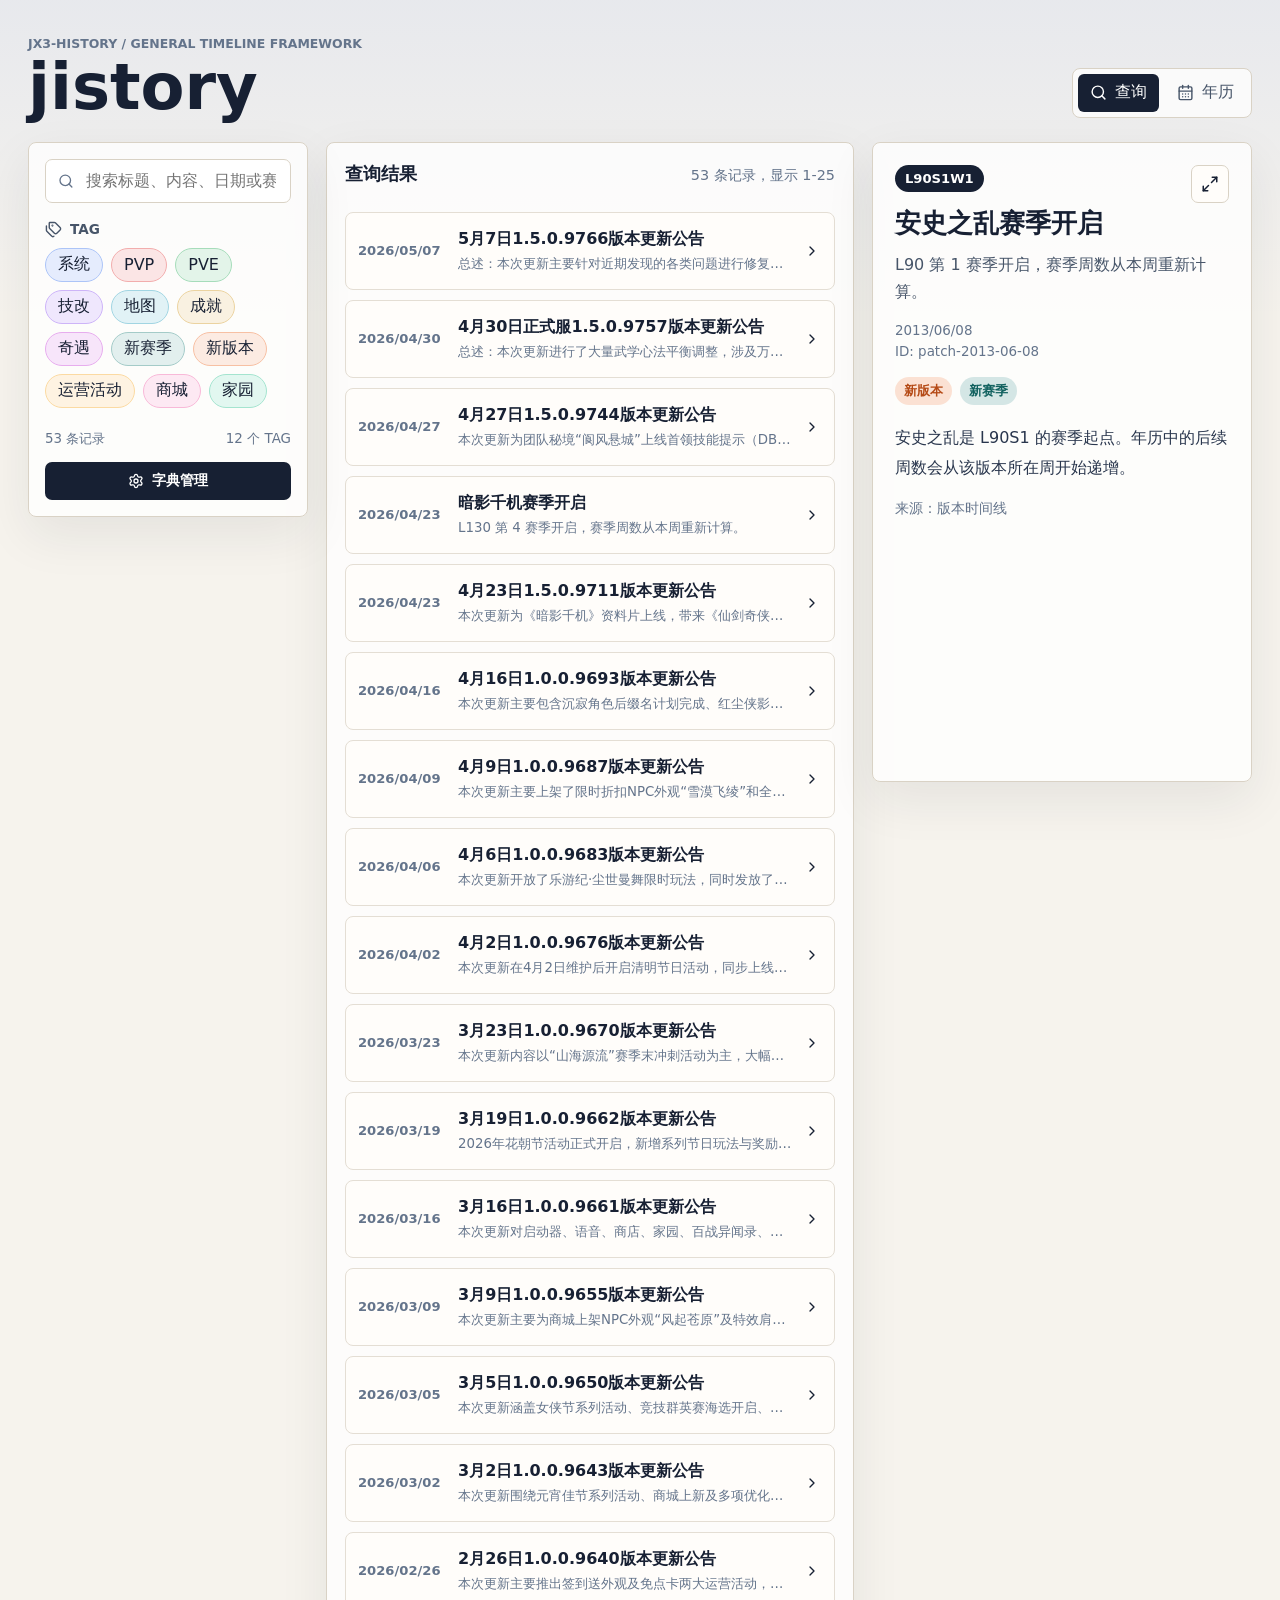
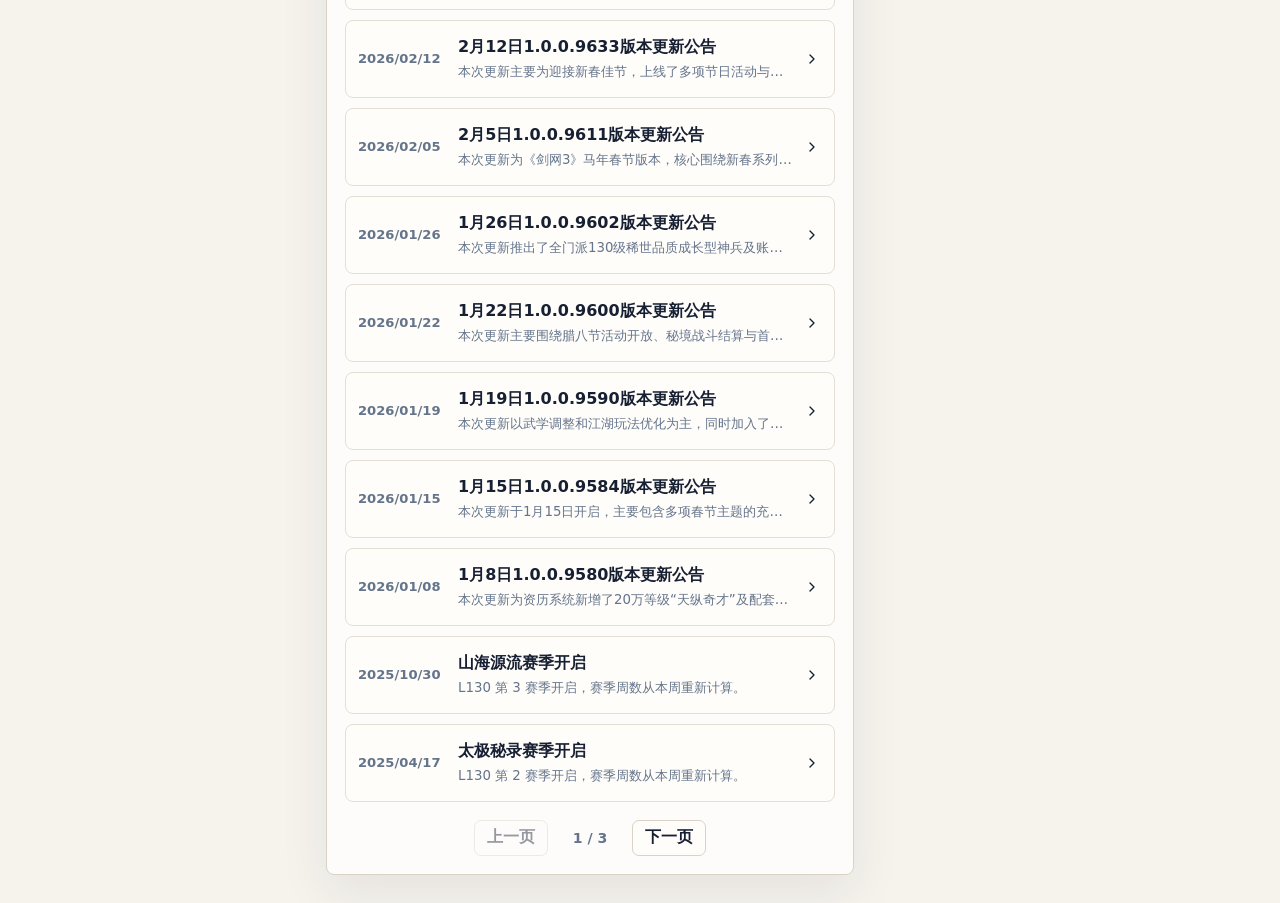
==== index.html @ 1c9f122a "Deploy site" ====
<!DOCTYPE html><html lang="zh-CN"> <head><meta charset="utf-8"><meta name="viewport" content="width=device-width, initial-scale=1"><meta name="description" content="jistory 是一个通用历史记录框架，以剑网3更新编年史作为示例数据。"><title>jistory</title><link rel="stylesheet" href="/_astro/global.Mgbu8Kcx.css"></head> <body> <style>astro-island,astro-slot,astro-static-slot{display:contents}</style><script>(()=>{var e=async t=>{await(await t())()};(self.Astro||(self.Astro={})).load=e;window.dispatchEvent(new Event("astro:load"));})();</script><script>(()=>{var g=Object.defineProperty;var w=(c,s,d)=>s in c?g(c,s,{enumerable:!0,configurable:!0,writable:!0,value:d}):c[s]=d;var l=(c,s,d)=>w(c,typeof s!="symbol"?s+"":s,d);var E=new Set(["__proto__","constructor","prototype"]);{let c={0:t=>y(t),1:t=>d(t),2:t=>new RegExp(t),3:t=>new Date(t),4:t=>new Map(d(t)),5:t=>new Set(d(t)),6:t=>BigInt(t),7:t=>new URL(t),8:t=>new Uint8Array(t),9:t=>new Uint16Array(t),10:t=>new Uint32Array(t),11:t=>Number.POSITIVE_INFINITY*t},s=t=>{let[p,e]=t;return p in c?c[p](e):void 0},d=t=>t.map(s),y=t=>typeof t!="object"||t===null?t:Object.fromEntries(Object.entries(t).map(([p,e])=>[p,s(e)]));class f extends HTMLElement{constructor(){super(...arguments);l(this,"Component");l(this,"hydrator");l(this,"hydrate",async()=>{var b;if(!this.hydrator||!this.isConnected)return;let e=(b=this.parentElement)==null?void 0:b.closest("astro-island[ssr]");if(e){e.addEventListener("astro:hydrate",this.hydrate,{once:!0});return}let n=this.querySelectorAll("astro-slot"),r={},i=this.querySelectorAll("template[data-astro-template]");for(let o of i){let a=o.closest(this.tagName);a!=null&&a.isSameNode(this)&&(r[o.getAttribute("data-astro-template")||"default"]=o.innerHTML,o.remove())}for(let o of n){let a=o.closest(this.tagName);a!=null&&a.isSameNode(this)&&(r[o.getAttribute("name")||"default"]=o.innerHTML)}let u;try{u=this.hasAttribute("props")?y(JSON.parse(this.getAttribute("props"))):{}}catch(o){let a=this.getAttribute("component-url")||"<unknown>",v=this.getAttribute("component-export");throw v&&(a+=` (export ${v})`),console.error(`[hydrate] Error parsing props for component ${a}`,this.getAttribute("props"),o),o}let h;await this.hydrator(this)(this.Component,u,r,{client:this.getAttribute("client")}),this.removeAttribute("ssr"),this.dispatchEvent(new CustomEvent("astro:hydrate"))});l(this,"unmount",()=>{this.isConnected||this.dispatchEvent(new CustomEvent("astro:unmount"))})}disconnectedCallback(){document.removeEventListener("astro:after-swap",this.unmount),document.addEventListener("astro:after-swap",this.unmount,{once:!0})}connectedCallback(){if(!this.hasAttribute("await-children")||document.readyState==="interactive"||document.readyState==="complete")this.childrenConnectedCallback();else{let e=()=>{document.removeEventListener("DOMContentLoaded",e),n.disconnect(),this.childrenConnectedCallback()},n=new MutationObserver(()=>{var r;((r=this.lastChild)==null?void 0:r.nodeType)===Node.COMMENT_NODE&&this.lastChild.nodeValue==="astro:end"&&(this.lastChild.remove(),e())});n.observe(this,{childList:!0}),document.addEventListener("DOMContentLoaded",e)}}async childrenConnectedCallback(){let e=this.getAttribute("before-hydration-url");e&&await import(e),this.start()}getRetryImportUrl(e){let n=new URL(e,document.baseURI),r=`astro-retry=${Date.now()}`,i=n.hash.replace(/^#/,"");return n.hash=i?`${i}&${r}`:r,n.toString()}async importWithRetry(e){try{return await import(e)}catch(n){return await new Promise(r=>setTimeout(r,1e3)),import(this.getRetryImportUrl(e))}}handleHydrationError(e){let n=this.getAttribute("component-url"),r=new CustomEvent("astro:hydration-error",{cancelable:!0,bubbles:!0,composed:!0,detail:{error:e,componentUrl:n}});this.dispatchEvent(r)&&console.error(`[astro-island] Error hydrating ${n}`,e)}async start(){let e=JSON.parse(this.getAttribute("opts")),n=this.getAttribute("client");if(Astro[n]===void 0){window.addEventListener(`astro:${n}`,()=>this.start(),{once:!0});return}try{await Astro[n](async()=>{let r=this.getAttribute("renderer-url");try{let[i,{default:u}]=await Promise.all([this.importWithRetry(this.getAttribute("component-url")),r?this.importWithRetry(r):Promise.resolve({default:()=>()=>{}})]),h=this.getAttribute("component-export")||"default";if(h.includes(".")){this.Component=i;for(let m of h.split(".")){if(E.has(m)||!this.Component||typeof this.Component!="object"&&typeof this.Component!="function"||!Object.hasOwn(this.Component,m))throw new Error(`Invalid component export path: ${h}`);this.Component=this.Component[m]}}else{if(E.has(h))throw new Error(`Invalid component export path: ${h}`);this.Component=i[h]}return this.hydrator=u,this.hydrate}catch(i){return this.handleHydrationError(i),()=>{}}},e,this)}catch(r){this.handleHydrationError(r)}}attributeChangedCallback(){this.hydrate()}}l(f,"observedAttributes",["props"]),customElements.get("astro-island")||customElements.define("astro-island",f)}})();</script><astro-island uid="Q76hF" prefix="r1" component-url="/_astro/JistoryApp.p1kPPvUO.js" component-export="default" renderer-url="/_astro/client.DTojXMD-.js" props="{}" ssr client="load" opts="{&quot;name&quot;:&quot;JistoryApp&quot;,&quot;value&quot;:true}" await-children><main class="app-shell"><section class="masthead"><div><p class="eyebrow">jx3-history / general timeline framework</p><h1>jistory</h1></div><div class="mode-switch" aria-label="视图切换"><button class="active" type="button"><svg xmlns="http://www.w3.org/2000/svg" width="17" height="17" viewBox="0 0 24 24" fill="none" stroke="currentColor" stroke-width="2" stroke-linecap="round" stroke-linejoin="round" class="lucide lucide-search" aria-hidden="true"><path d="m21 21-4.34-4.34"></path><circle cx="11" cy="11" r="8"></circle></svg>查询</button><button class="" type="button"><svg xmlns="http://www.w3.org/2000/svg" width="17" height="17" viewBox="0 0 24 24" fill="none" stroke="currentColor" stroke-width="2" stroke-linecap="round" stroke-linejoin="round" class="lucide lucide-calendar-days" aria-hidden="true"><path d="M8 2v4"></path><path d="M16 2v4"></path><rect width="18" height="18" x="3" y="4" rx="2"></rect><path d="M3 10h18"></path><path d="M8 14h.01"></path><path d="M12 14h.01"></path><path d="M16 14h.01"></path><path d="M8 18h.01"></path><path d="M12 18h.01"></path><path d="M16 18h.01"></path></svg>年历</button></div></section><section class="workspace"><aside class="control-panel"><label class="search-box"><svg xmlns="http://www.w3.org/2000/svg" width="18" height="18" viewBox="0 0 24 24" fill="none" stroke="currentColor" stroke-width="2" stroke-linecap="round" stroke-linejoin="round" class="lucide lucide-search" aria-hidden="true"><path d="m21 21-4.34-4.34"></path><circle cx="11" cy="11" r="8"></circle></svg><input placeholder="搜索标题、内容、日期或赛季码" value=""/></label><div class="filter-block"><div class="block-title"><svg xmlns="http://www.w3.org/2000/svg" width="17" height="17" viewBox="0 0 24 24" fill="none" stroke="currentColor" stroke-width="2" stroke-linecap="round" stroke-linejoin="round" class="lucide lucide-tags" aria-hidden="true"><path d="M13.172 2a2 2 0 0 1 1.414.586l6.71 6.71a2.4 2.4 0 0 1 0 3.408l-4.592 4.592a2.4 2.4 0 0 1-3.408 0l-6.71-6.71A2 2 0 0 1 6 9.172V3a1 1 0 0 1 1-1z"></path><path d="M2 7v6.172a2 2 0 0 0 .586 1.414l6.71 6.71a2.4 2.4 0 0 0 3.191.193"></path><circle cx="10.5" cy="6.5" r=".5" fill="currentColor"></circle></svg>TAG</div><div class="tag-grid"><button class="tag-chip" style="--tag-color:#2563eb" type="button" title="框架、界面、账号、便利性等系统向更新">系统</button><button class="tag-chip" style="--tag-color:#dc2626" type="button" title="阵营、战场、名剑大会等玩家对抗内容">PVP</button><button class="tag-chip" style="--tag-color:#16a34a" type="button" title="秘境、团队副本、首领机制等内容">PVE</button><button class="tag-chip" style="--tag-color:#7c3aed" type="button" title="门派、技能、数值与战斗循环调整">技改</button><button class="tag-chip" style="--tag-color:#0891b2" type="button" title="地图、场景、探索区域与世界内容">地图</button><button class="tag-chip" style="--tag-color:#ca8a04" type="button" title="成就、收集、称号与阶段性目标">成就</button><button class="tag-chip" style="--tag-color:#c026d3" type="button" title="奇遇、隐藏任务与特殊触发内容">奇遇</button><button class="tag-chip" style="--tag-color:#0f766e" type="button" title="资料片、赛季切换与阶段开启等时间锚点">新赛季</button><button class="tag-chip" style="--tag-color:#ea580c" type="button" title="版本名更新、资料片节点与版本阶段入口">新版本</button><button class="tag-chip" style="--tag-color:#f59e0b" type="button" title="限时积分、充消回馈等运营向活动">运营活动</button><button class="tag-chip" style="--tag-color:#ec4899" type="button" title="商城上架商品、礼盒、外观等">商城</button><button class="tag-chip" style="--tag-color:#10b981" type="button" title="家园系统相关优化与更新">家园</button></div></div><div class="stats"><span>53<!-- --> 条记录</span><span>12<!-- --> 个 TAG</span></div><a class="manage-link" href="/manage"><svg xmlns="http://www.w3.org/2000/svg" width="16" height="16" viewBox="0 0 24 24" fill="none" stroke="currentColor" stroke-width="2" stroke-linecap="round" stroke-linejoin="round" class="lucide lucide-settings" aria-hidden="true"><path d="M9.671 4.136a2.34 2.34 0 0 1 4.659 0 2.34 2.34 0 0 0 3.319 1.915 2.34 2.34 0 0 1 2.33 4.033 2.34 2.34 0 0 0 0 3.831 2.34 2.34 0 0 1-2.33 4.033 2.34 2.34 0 0 0-3.319 1.915 2.34 2.34 0 0 1-4.659 0 2.34 2.34 0 0 0-3.32-1.915 2.34 2.34 0 0 1-2.33-4.033 2.34 2.34 0 0 0 0-3.831A2.34 2.34 0 0 1 6.35 6.051a2.34 2.34 0 0 0 3.319-1.915"></path><circle cx="12" cy="12" r="3"></circle></svg>字典管理</a></aside><section class="content-panel"><div class="event-list"><div class="section-heading"><h2>查询结果</h2><p>53<!-- --> 条记录，显示 <!-- -->1<!-- -->-<!-- -->25</p></div><button class="event-row" type="button"><span class="event-date">2026/05/07</span><span class="event-main"><strong>5月7日1.5.0.9766版本更新公告</strong><small>  总述：本次更新主要针对近期发现的各类问题进行修复与补偿，包括发放“扬刀大会·影”排队异常的补偿解忧、调整多个门派心法的武学数值与效果、优化秘境首领战斗界面显示、改良退出战场后的传送规则，并修复了装备品级异常及联动称号显示问题。</small></span><svg xmlns="http://www.w3.org/2000/svg" width="16" height="16" viewBox="0 0 24 24" fill="none" stroke="currentColor" stroke-width="2" stroke-linecap="round" stroke-linejoin="round" class="lucide lucide-chevron-right" aria-hidden="true"><path d="m9 18 6-6-6-6"></path></svg></button><button class="event-row" type="button"><span class="event-date">2026/04/30</span><span class="event-main"><strong>4月30日正式服1.5.0.9757版本更新公告</strong><small>总述：本次更新进行了大量武学心法平衡调整，涉及万花、纯阳、天策、五毒、唐门、明教、丐帮、蓬莱、凌雪阁、衍天、段氏等门派的伤害、效果与奇穴修正。同时修复了团队秘境阆风悬城多个首领战的问题，优化了百战异闻录首领刷新规则、大侠之路与货币系统的操作体验，并对语音聊天室、名片显示、奇境寻宝等玩法进行了修复或改进。</small></span><svg xmlns="http://www.w3.org/2000/svg" width="16" height="16" viewBox="0 0 24 24" fill="none" stroke="currentColor" stroke-width="2" stroke-linecap="round" stroke-linejoin="round" class="lucide lucide-chevron-right" aria-hidden="true"><path d="m9 18 6-6-6-6"></path></svg></button><button class="event-row" type="button"><span class="event-date">2026/04/27</span><span class="event-main"><strong>4月27日1.5.0.9744版本更新公告</strong><small>本次更新为团队秘境“阆风悬城”上线首领技能提示（DBM），优化关卡机关并调整共战江湖生效范围；绝境战场迎来多职业气劲平衡调整；武学方面修复多项问题，明教焚影新增秘籍；唐简传玩法完善可重返场景；大侠之路任务界面优化，语音聊天室新增直播与观战功能；实体货币实现自动转换，修复精炼成就等系统问题，并开启萌新教学团新赛季招募。</small></span><svg xmlns="http://www.w3.org/2000/svg" width="16" height="16" viewBox="0 0 24 24" fill="none" stroke="currentColor" stroke-width="2" stroke-linecap="round" stroke-linejoin="round" class="lucide lucide-chevron-right" aria-hidden="true"><path d="m9 18 6-6-6-6"></path></svg></button><button class="event-row" type="button"><span class="event-date">2026/04/23</span><span class="event-main"><strong>暗影千机赛季开启</strong><small>L130 第 4 赛季开启，赛季周数从本周重新计算。</small></span><svg xmlns="http://www.w3.org/2000/svg" width="16" height="16" viewBox="0 0 24 24" fill="none" stroke="currentColor" stroke-width="2" stroke-linecap="round" stroke-linejoin="round" class="lucide lucide-chevron-right" aria-hidden="true"><path d="m9 18 6-6-6-6"></path></svg></button><button class="event-row" type="button"><span class="event-date">2026/04/23</span><span class="event-main"><strong>4月23日1.5.0.9711版本更新公告</strong><small>本次更新为《暗影千机》资料片上线，带来《仙剑奇侠传三》联动活动“寻守新安”、全新团队秘境“阆风悬城”、竞技玩法“扬刀大会·影”、前传剧情“唐简传·蜀夜初锋”以及门派大橙武补全等内容，同时推出联动外观、天选墨韵等商城新品，并全面升级花萼楼、大侠之路、货币系统与画质表现。</small></span><svg xmlns="http://www.w3.org/2000/svg" width="16" height="16" viewBox="0 0 24 24" fill="none" stroke="currentColor" stroke-width="2" stroke-linecap="round" stroke-linejoin="round" class="lucide lucide-chevron-right" aria-hidden="true"><path d="m9 18 6-6-6-6"></path></svg></button><button class="event-row" type="button"><span class="event-date">2026/04/16</span><span class="event-main"><strong>4月16日1.0.0.9693版本更新公告</strong><small>本次更新主要包含沉寂角色后缀名计划完成、红尘侠影茶饼兑换规则调整、语音输入隐私保护机制新增，以及万宝楼手机端寄售功能上线；同时修复了凌雪阁武学控制与林海绝境心法气劲留存等问题。</small></span><svg xmlns="http://www.w3.org/2000/svg" width="16" height="16" viewBox="0 0 24 24" fill="none" stroke="currentColor" stroke-width="2" stroke-linecap="round" stroke-linejoin="round" class="lucide lucide-chevron-right" aria-hidden="true"><path d="m9 18 6-6-6-6"></path></svg></button><button class="event-row" type="button"><span class="event-date">2026/04/09</span><span class="event-main"><strong>4月9日1.0.0.9687版本更新公告</strong><small>本次更新主要上架了限时折扣NPC外观“雪漠飞绫”和全新脚印特效称号“黏人精”，优化了浪客行消耗品的使用机制，同时修复了阵营攻防战与万花、霸刀、蓬莱门派的部分武学问题。</small></span><svg xmlns="http://www.w3.org/2000/svg" width="16" height="16" viewBox="0 0 24 24" fill="none" stroke="currentColor" stroke-width="2" stroke-linecap="round" stroke-linejoin="round" class="lucide lucide-chevron-right" aria-hidden="true"><path d="m9 18 6-6-6-6"></path></svg></button><button class="event-row" type="button"><span class="event-date">2026/04/06</span><span class="event-main"><strong>4月6日1.0.0.9683版本更新公告</strong><small>本次更新开放了乐游纪·尘世曼舞限时玩法，同时发放了“暗影千机”测试服第一期活动的奖励，并对百战异闻录、清明节日装备、千里伐逐等内容进行了问题修复与描述优化。</small></span><svg xmlns="http://www.w3.org/2000/svg" width="16" height="16" viewBox="0 0 24 24" fill="none" stroke="currentColor" stroke-width="2" stroke-linecap="round" stroke-linejoin="round" class="lucide lucide-chevron-right" aria-hidden="true"><path d="m9 18 6-6-6-6"></path></svg></button><button class="event-row" type="button"><span class="event-date">2026/04/02</span><span class="event-main"><strong>4月2日1.0.0.9676版本更新公告</strong><small>本次更新在4月2日维护后开启清明节日活动，同步上线多款主题外观商品、限时积分回馈及充消福利，并针对此前出现的异常问题进行补偿与修复。</small></span><svg xmlns="http://www.w3.org/2000/svg" width="16" height="16" viewBox="0 0 24 24" fill="none" stroke="currentColor" stroke-width="2" stroke-linecap="round" stroke-linejoin="round" class="lucide lucide-chevron-right" aria-hidden="true"><path d="m9 18 6-6-6-6"></path></svg></button><button class="event-row" type="button"><span class="event-date">2026/03/23</span><span class="event-main"><strong>3月23日1.0.0.9670版本更新公告</strong><small>本次更新内容以“山海源流”赛季末冲刺活动为主，大幅提升战阶、名剑大会、秘境掉落及日常等多项玩法的奖励；同时推出愚人节限时活动，包含彩蛋神兵体验与趣味商品售卖，并针对玩具“锅里横”和七秀冰心诀技能异常进行了调整与修复。</small></span><svg xmlns="http://www.w3.org/2000/svg" width="16" height="16" viewBox="0 0 24 24" fill="none" stroke="currentColor" stroke-width="2" stroke-linecap="round" stroke-linejoin="round" class="lucide lucide-chevron-right" aria-hidden="true"><path d="m9 18 6-6-6-6"></path></svg></button><button class="event-row" type="button"><span class="event-date">2026/03/19</span><span class="event-main"><strong>3月19日1.0.0.9662版本更新公告</strong><small>2026年花朝节活动正式开启，新增系列节日玩法与奖励，同步推出第二届竞技群英赛主题礼盒及武器外观，并对3月16日服务器异常发放补偿，同时修复了北天药宗灵素心法的两项技能问题。</small></span><svg xmlns="http://www.w3.org/2000/svg" width="16" height="16" viewBox="0 0 24 24" fill="none" stroke="currentColor" stroke-width="2" stroke-linecap="round" stroke-linejoin="round" class="lucide lucide-chevron-right" aria-hidden="true"><path d="m9 18 6-6-6-6"></path></svg></button><button class="event-row" type="button"><span class="event-date">2026/03/16</span><span class="event-main"><strong>3月16日1.0.0.9661版本更新公告</strong><small>本次更新对启动器、语音、商店、家园、百战异闻录、幻境云图及武学等系统进行了一系列优化与修复，重新开放语音聊天室并新增设备选择，同时修复了部分招式和拍照功能的问题。</small></span><svg xmlns="http://www.w3.org/2000/svg" width="16" height="16" viewBox="0 0 24 24" fill="none" stroke="currentColor" stroke-width="2" stroke-linecap="round" stroke-linejoin="round" class="lucide lucide-chevron-right" aria-hidden="true"><path d="m9 18 6-6-6-6"></path></svg></button><button class="event-row" type="button"><span class="event-date">2026/03/09</span><span class="event-main"><strong>3月9日1.0.0.9655版本更新公告</strong><small>本次更新主要为商城上架NPC外观“风起苍原”及特效肩饰“凝光蕊”系列，开启限时活动“八荒衡鉴”与萌新教学团新团长招募，并修复了部分秘境与武学问题。</small></span><svg xmlns="http://www.w3.org/2000/svg" width="16" height="16" viewBox="0 0 24 24" fill="none" stroke="currentColor" stroke-width="2" stroke-linecap="round" stroke-linejoin="round" class="lucide lucide-chevron-right" aria-hidden="true"><path d="m9 18 6-6-6-6"></path></svg></button><button class="event-row" type="button"><span class="event-date">2026/03/05</span><span class="event-main"><strong>3月5日1.0.0.9650版本更新公告</strong><small>本次更新涵盖女侠节系列活动、竞技群英赛海选开启、新一轮武学调整、25人会战弓月城难度下调、百态衣柜收纳优化等内容，并同步调整了多处玩法机制与语音聊天室功能。</small></span><svg xmlns="http://www.w3.org/2000/svg" width="16" height="16" viewBox="0 0 24 24" fill="none" stroke="currentColor" stroke-width="2" stroke-linecap="round" stroke-linejoin="round" class="lucide lucide-chevron-right" aria-hidden="true"><path d="m9 18 6-6-6-6"></path></svg></button><button class="event-row" type="button"><span class="event-date">2026/03/02</span><span class="event-main"><strong>3月2日1.0.0.9643版本更新公告</strong><small>本次更新围绕元宵佳节系列活动、商城上新及多项优化展开。元宵活动包含剧情、消消乐、巡游、风筝、闲居、花灯等丰富玩法，奖励挂件、玩具、称号等；商城上架华灯逐月套装、灯夕如故金发、复刻外装沧海间及多款头饰、妆容与家具，并开启积分回馈与充消福利。此外，侠客出行、百态衣柜、家园、百战异闻录及多个门派武学问题得到修复与优化。</small></span><svg xmlns="http://www.w3.org/2000/svg" width="16" height="16" viewBox="0 0 24 24" fill="none" stroke="currentColor" stroke-width="2" stroke-linecap="round" stroke-linejoin="round" class="lucide lucide-chevron-right" aria-hidden="true"><path d="m9 18 6-6-6-6"></path></svg></button><button class="event-row" type="button"><span class="event-date">2026/02/26</span><span class="event-main"><strong>2月26日1.0.0.9640版本更新公告</strong><small>本次更新主要推出签到送外观及免点卡两大运营活动，同步开放衍天宗特殊武器外观拓印，并针对名剑大会休眠机制、侠客出行掉落、幻境云图及部分门派武学进行了调整与修复。</small></span><svg xmlns="http://www.w3.org/2000/svg" width="16" height="16" viewBox="0 0 24 24" fill="none" stroke="currentColor" stroke-width="2" stroke-linecap="round" stroke-linejoin="round" class="lucide lucide-chevron-right" aria-hidden="true"><path d="m9 18 6-6-6-6"></path></svg></button><button class="event-row" type="button"><span class="event-date">2026/02/12</span><span class="event-main"><strong>2月12日1.0.0.9633版本更新公告</strong><small>本次更新主要为迎接新春佳节，上线了多项节日活动与限时优惠，包含年夜盛宴、发型特惠、充返点卡等运营活动，并同步推出NPC外观和特效称号新品。同时，针对春节假期调整了阵营、名剑大会、绝境战场等对战玩法的规则与奖励，优化了稀世神兵进度保留机制，并对七秀云裳心经心法进行了技能平衡性调整。</small></span><svg xmlns="http://www.w3.org/2000/svg" width="16" height="16" viewBox="0 0 24 24" fill="none" stroke="currentColor" stroke-width="2" stroke-linecap="round" stroke-linejoin="round" class="lucide lucide-chevron-right" aria-hidden="true"><path d="m9 18 6-6-6-6"></path></svg></button><button class="event-row" type="button"><span class="event-date">2026/02/05</span><span class="event-main"><strong>2月5日1.0.0.9611版本更新公告</strong><small>本次更新为《剑网3》马年春节版本，核心围绕新春系列活动与限定外观展开。更新内容包括持续至3月5日的签到送奇趣坐骑、消费回馈及春节福袋等运营活动，并在商城上架赵云主题礼盒、骏马礼盒、贺岁红发等大批限定商品。同时，游戏内开放了马年春节系列节日活动与乱武模式，并对部分秘境首领难度、武学技能问题及系统功能进行了优化调整。</small></span><svg xmlns="http://www.w3.org/2000/svg" width="16" height="16" viewBox="0 0 24 24" fill="none" stroke="currentColor" stroke-width="2" stroke-linecap="round" stroke-linejoin="round" class="lucide lucide-chevron-right" aria-hidden="true"><path d="m9 18 6-6-6-6"></path></svg></button><button class="event-row" type="button"><span class="event-date">2026/01/26</span><span class="event-main"><strong>1月26日1.0.0.9602版本更新公告</strong><small>本次更新推出了全门派130级稀世品质成长型神兵及账号进度共享机制，升级了同账号角色日常奖励共享、储物箱扩容与赛季结算规则，同时对多个门派武学和绝境战场进行平衡调整，并开启新一期萌新教学团招募。</small></span><svg xmlns="http://www.w3.org/2000/svg" width="16" height="16" viewBox="0 0 24 24" fill="none" stroke="currentColor" stroke-width="2" stroke-linecap="round" stroke-linejoin="round" class="lucide lucide-chevron-right" aria-hidden="true"><path d="m9 18 6-6-6-6"></path></svg></button><button class="event-row" type="button"><span class="event-date">2026/01/22</span><span class="event-main"><strong>1月22日1.0.0.9600版本更新公告</strong><small>本次更新主要围绕腊八节活动开放、秘境战斗结算与首领技能监控优化、北天药宗和万灵山庄等武学问题修复，以及林海绝境新增宝藏玩法和家园摆摊规范等内容，多数更新在1月22日起生效。</small></span><svg xmlns="http://www.w3.org/2000/svg" width="16" height="16" viewBox="0 0 24 24" fill="none" stroke="currentColor" stroke-width="2" stroke-linecap="round" stroke-linejoin="round" class="lucide lucide-chevron-right" aria-hidden="true"><path d="m9 18 6-6-6-6"></path></svg></button><button class="event-row" type="button"><span class="event-date">2026/01/19</span><span class="event-main"><strong>1月19日1.0.0.9590版本更新公告</strong><small>本次更新以武学调整和江湖玩法优化为主，同时加入了衍天宗特殊武器、校服重制、战场规则重塑及阵营攻防机制改动，并新增秘境名片结算、发型筛选、奇遇乐器升级等多项便利性与表现力改进。</small></span><svg xmlns="http://www.w3.org/2000/svg" width="16" height="16" viewBox="0 0 24 24" fill="none" stroke="currentColor" stroke-width="2" stroke-linecap="round" stroke-linejoin="round" class="lucide lucide-chevron-right" aria-hidden="true"><path d="m9 18 6-6-6-6"></path></svg></button><button class="event-row" type="button"><span class="event-date">2026/01/15</span><span class="event-main"><strong>1月15日1.0.0.9584版本更新公告</strong><small>本次更新于1月15日开启，主要包含多项春节主题的充值回馈及积分活动，同时上架了两套全新外观礼盒，并推出了一个幻境云图的新定制场景。此外，还对名剑大会、武学、家园等系统进行了若干优化与问题修复。</small></span><svg xmlns="http://www.w3.org/2000/svg" width="16" height="16" viewBox="0 0 24 24" fill="none" stroke="currentColor" stroke-width="2" stroke-linecap="round" stroke-linejoin="round" class="lucide lucide-chevron-right" aria-hidden="true"><path d="m9 18 6-6-6-6"></path></svg></button><button class="event-row" type="button"><span class="event-date">2026/01/08</span><span class="event-main"><strong>1月8日1.0.0.9580版本更新公告</strong><small>本次更新为资历系统新增了20万等级“天纵奇才”及配套奇遇、挂件、称号等奖励，恢复了推栏APP与游戏好友的离线聊天功能，并对多个门派进行了武学优化与修复，同时解决了秘境、阵营、家园、界面等模块中的一系列功能异常。</small></span><svg xmlns="http://www.w3.org/2000/svg" width="16" height="16" viewBox="0 0 24 24" fill="none" stroke="currentColor" stroke-width="2" stroke-linecap="round" stroke-linejoin="round" class="lucide lucide-chevron-right" aria-hidden="true"><path d="m9 18 6-6-6-6"></path></svg></button><button class="event-row" type="button"><span class="event-date">2025/10/30</span><span class="event-main"><strong>山海源流赛季开启</strong><small>L130 第 3 赛季开启，赛季周数从本周重新计算。</small></span><svg xmlns="http://www.w3.org/2000/svg" width="16" height="16" viewBox="0 0 24 24" fill="none" stroke="currentColor" stroke-width="2" stroke-linecap="round" stroke-linejoin="round" class="lucide lucide-chevron-right" aria-hidden="true"><path d="m9 18 6-6-6-6"></path></svg></button><button class="event-row" type="button"><span class="event-date">2025/04/17</span><span class="event-main"><strong>太极秘录赛季开启</strong><small>L130 第 2 赛季开启，赛季周数从本周重新计算。</small></span><svg xmlns="http://www.w3.org/2000/svg" width="16" height="16" viewBox="0 0 24 24" fill="none" stroke="currentColor" stroke-width="2" stroke-linecap="round" stroke-linejoin="round" class="lucide lucide-chevron-right" aria-hidden="true"><path d="m9 18 6-6-6-6"></path></svg></button><div class="pagination" aria-label="查询结果分页"><button type="button" disabled="">上一页</button><span>1<!-- --> / <!-- -->3</span><button type="button">下一页</button></div></div></section><aside class="detail-panel"><div class="detail-topbar"><div class="detail-kicker">L90S1W1</div><button class="detail-close" type="button" aria-label="展开详情" title="展开详情"><svg xmlns="http://www.w3.org/2000/svg" width="18" height="18" viewBox="0 0 24 24" fill="none" stroke="currentColor" stroke-width="2" stroke-linecap="round" stroke-linejoin="round" class="lucide lucide-maximize2 lucide-maximize-2" aria-hidden="true"><path d="M15 3h6v6"></path><path d="m21 3-7 7"></path><path d="m3 21 7-7"></path><path d="M9 21H3v-6"></path></svg></button></div><h2>安史之乱赛季开启</h2><p class="detail-summary">L90 第 1 赛季开启，赛季周数从本周重新计算。</p><div class="detail-meta"><span>2013/06/08</span><span>ID: <!-- -->patch-2013-06-08</span></div><div class="detail-tags"><span style="--tag-color:#ea580c">新版本</span><span style="--tag-color:#0f766e">新赛季</span></div><p class="detail-content">安史之乱是 L90S1 的赛季起点。年历中的后续周数会从该版本所在周开始递增。</p><div class="source"><span>来源：<!-- -->版本时间线</span></div></aside></section></main><!--astro:end--></astro-island> </body></html>
---- _astro/global.Mgbu8Kcx.css ----
:root{color-scheme:light;font-family:Inter,ui-sans-serif,system-ui,-apple-system,BlinkMacSystemFont,Segoe UI,sans-serif;background:#f6f3ed;color:#172033}*{box-sizing:border-box}body{margin:0;min-width:320px;background:linear-gradient(180deg,rgba(37,99,235,.07),transparent 320px),#f6f3ed}button,input{font:inherit}button{cursor:pointer}.app-shell{width:min(1440px,100%);min-height:100vh;margin:0 auto;padding:28px}.masthead{display:flex;align-items:end;justify-content:space-between;gap:24px;padding:8px 0 24px}.eyebrow{margin:0 0 6px;color:#64748b;font-size:.78rem;font-weight:700;letter-spacing:0;text-transform:uppercase}h1,h2,p{margin-top:0}h1{margin-bottom:0;font-size:clamp(2.4rem,5vw,4.8rem);line-height:.95}.mode-switch{display:flex;gap:6px;padding:5px;border:1px solid #d9d2c5;border-radius:8px;background:#ffffffbf}.mode-switch button,.year-button{display:inline-flex;align-items:center;gap:8px;min-height:38px;border:0;border-radius:6px;padding:0 12px;background:transparent;color:#475569}.mode-switch button.active,.year-button.active{background:#172033;color:#fff}.workspace{display:grid;grid-template-columns:280px minmax(420px,1fr) 380px;gap:18px;align-items:start}.workspace.detail-expanded{grid-template-columns:280px minmax(0,1fr)}.workspace.detail-expanded .content-panel{display:none}.control-panel,.content-panel,.detail-panel{border:1px solid #d9d2c5;border-radius:8px;background:#ffffffc7;box-shadow:0 18px 50px #17203314}.control-panel{position:sticky;display:flex;flex-direction:column;top:18px;padding:16px}.search-box{display:flex;align-items:center;gap:10px;min-height:44px;border:1px solid #d9d2c5;border-radius:7px;padding:0 12px;background:#fff;color:#64748b}.search-box input{width:100%;min-width:0;border:0;outline:0;color:#172033}.filter-block{margin-top:18px}.block-title{display:flex;align-items:center;gap:8px;margin-bottom:10px;color:#475569;font-size:.85rem;font-weight:800}.tag-grid,.year-row{display:flex;flex-wrap:wrap;gap:8px}.tag-chip{min-height:34px;border:1px solid color-mix(in srgb,var(--tag-color),#ffffff 62%);border-radius:999px;padding:0 12px;background:color-mix(in srgb,var(--tag-color),#ffffff 88%);color:#172033}.tag-chip.active{background:var(--tag-color);color:#fff}.stats{display:flex;justify-content:space-between;gap:8px;margin-top:22px;color:#64748b;font-size:.84rem}.manage-link,.back-link{display:inline-flex;align-items:center;justify-content:center;gap:8px;min-height:38px;border-radius:7px;background:#172033;color:#fff;font-size:.9rem;font-weight:800;text-decoration:none}.manage-link{margin-top:14px}.back-link{width:fit-content;padding:0 12px}.alias-hint{margin-top:16px;border-top:1px solid #e4ded4;padding-top:14px}.alias-hint span{display:block;margin-bottom:8px;color:#64748b;font-size:.82rem;font-weight:800}.alias-hint div{display:flex;flex-wrap:wrap;gap:7px}.alias-hint b{border-radius:999px;padding:4px 8px;background:#eef2ff;color:#3730a3;font-size:.76rem}.content-panel{min-height:640px;padding:18px}.section-heading{display:flex;align-items:baseline;justify-content:space-between;gap:16px;margin-bottom:16px}.section-heading h2{margin-bottom:0;font-size:1.15rem}.section-heading p{margin-bottom:0;color:#64748b;font-size:.9rem}.event-list{display:grid;gap:10px}.event-row{display:grid;grid-template-columns:88px 1fr 18px;align-items:center;gap:12px;width:100%;min-height:78px;border:1px solid #e4ded4;border-radius:8px;padding:12px;background:#fffdfa;color:#172033;text-align:left}.event-row.active{border-color:#2563eb;box-shadow:inset 3px 0 #2563eb}.event-date{color:#64748b;font-size:.82rem;font-weight:700}.event-main{min-width:0}.event-main strong,.event-main small{display:block}.event-main small{margin-top:5px;overflow:hidden;color:#64748b;text-overflow:ellipsis;white-space:nowrap}.pagination{display:flex;align-items:center;justify-content:center;gap:10px;padding-top:8px}.pagination button{min-height:36px;border:1px solid #d9d2c5;border-radius:7px;padding:0 12px;background:#fffdfa;color:#172033;font-weight:800}.pagination button:disabled{cursor:default;opacity:.45}.pagination span{min-width:64px;color:#64748b;font-size:.88rem;font-weight:800;text-align:center}.week-grid{display:grid;grid-template-columns:repeat(8,minmax(0,1fr));gap:8px}.week-cell{position:relative;display:grid;gap:4px;min-height:78px;border:1px solid #e4ded4;border-radius:7px;padding:10px;background:#f4efe7;color:#94a3b8;text-align:left}.week-cell.has-events{background:#fffdfa;color:#172033}.week-cell.active{border-color:#2563eb;box-shadow:inset 0 0 0 2px #2563eb}.week-cell:disabled{cursor:default}.week-cell span{font-weight:800}.week-cell small{font-size:.72rem}.week-cell b{position:absolute;right:8px;bottom:7px;display:grid;width:24px;height:24px;place-items:center;border-radius:999px;background:#2563eb;color:#fff;font-size:.78rem}.detail-panel{position:sticky;top:18px;min-height:640px;padding:22px}.detail-panel.expanded{grid-column:2;width:100%}.detail-topbar{display:flex;align-items:start;justify-content:space-between;gap:16px}.detail-close{display:grid;width:38px;height:38px;flex:0 0 auto;place-items:center;border:1px solid #d9d2c5;border-radius:7px;background:#fffdfa;color:#172033}.detail-kicker{display:inline-flex;margin-bottom:14px;border-radius:999px;padding:6px 10px;background:#172033;color:#fff;font-size:.82rem;font-weight:800}.detail-panel h2{margin-bottom:10px;font-size:1.6rem}.detail-summary{color:#475569;font-size:1rem;line-height:1.7}.detail-meta{display:grid;gap:6px;margin:18px 0;color:#64748b;font-size:.84rem}.detail-tags{display:flex;flex-wrap:wrap;gap:8px;margin-bottom:18px}.detail-tags span{border-radius:999px;padding:5px 9px;background:color-mix(in srgb,var(--tag-color),#ffffff 82%);color:color-mix(in srgb,var(--tag-color),#172033 25%);font-size:.82rem;font-weight:800}.detail-content{color:#29364d;line-height:1.85;white-space:pre-line}.search-highlight{border-radius:3px;padding:0 2px;background:#fde68a;color:inherit}.week-detail-panel h2{font-size:1.35rem}.week-event-list{display:grid;gap:10px;margin-top:18px}.week-event-card{display:grid;gap:6px;width:100%;border:1px solid #e4ded4;border-radius:8px;padding:12px;background:#fffdfa;color:#172033;text-align:left}.week-event-card:hover{border-color:#2563eb}.week-event-card span{color:#64748b;font-size:.78rem;font-weight:800}.week-event-card strong{font-size:.98rem}.week-event-card small{color:#64748b;line-height:1.5}.week-event-card div{display:flex;flex-wrap:wrap;gap:6px;margin-top:4px}.week-event-card b{border-radius:999px;padding:4px 8px;background:color-mix(in srgb,var(--tag-color),#ffffff 82%);color:color-mix(in srgb,var(--tag-color),#172033 25%);font-size:.75rem}.relations{display:grid;gap:8px;margin-top:20px;border-top:1px solid #e4ded4;padding-top:16px;color:#475569;font-size:.88rem}.relation-link{display:grid;grid-template-columns:auto 1fr auto;align-items:center;gap:8px;min-height:40px;border:1px solid #e4ded4;border-radius:7px;padding:8px 10px;background:#fffdfa;color:#172033;text-align:left}.relation-link:disabled{cursor:default;opacity:.55}.relation-link span{color:#64748b;font-size:.78rem;font-weight:800}.relation-link strong{overflow:hidden;text-overflow:ellipsis;white-space:nowrap}.source{display:grid;gap:10px;margin-top:18px;color:#64748b;font-size:.86rem}.source a{display:inline-flex;align-items:center;justify-content:center;gap:7px;width:fit-content;min-height:34px;border-radius:7px;padding:0 10px;background:#172033;color:#fff;text-decoration:none}.empty-state{display:grid;min-height:220px;place-items:center;color:#64748b}.manager-shell{width:min(1280px,100%);min-height:100vh;margin:0 auto;padding:28px}.manager-header{display:grid;gap:20px;padding:8px 0 22px}.manager-toolbar,.dictionary-panel{border:1px solid #d9d2c5;border-radius:8px;background:#ffffffc7;box-shadow:0 18px 50px #17203314}.manager-toolbar{display:flex;align-items:center;justify-content:space-between;gap:16px;margin-bottom:16px;padding:12px}.manager-toolbar>span{color:#64748b;font-size:.9rem}.dictionary-panel{padding:16px}.dictionary-actions{display:flex;flex-wrap:wrap;gap:8px;margin-bottom:14px}.dictionary-actions button{display:inline-flex;align-items:center;gap:7px;min-height:36px;border:1px solid #d9d2c5;border-radius:7px;padding:0 11px;background:#fffdfa;color:#172033;font-weight:800}.tag-editor-list,.alias-editor-list{display:grid;gap:10px}.tag-editor-row,.alias-editor-row{display:grid;align-items:end;gap:10px;border:1px solid #e4ded4;border-radius:8px;padding:12px;background:#fffdfa}.tag-editor-row{grid-template-columns:minmax(140px,.8fr) minmax(260px,1.8fr) 76px 38px}.alias-editor-row{grid-template-columns:minmax(180px,.8fr) minmax(360px,1.8fr) 38px}.tag-editor-row label,.alias-editor-row label{display:grid;gap:6px;min-width:0;color:#64748b;font-size:.78rem;font-weight:800}.tag-editor-row input,.alias-editor-row input{width:100%;min-width:0;min-height:38px;border:1px solid #d9d2c5;border-radius:7px;padding:0 10px;background:#fff;color:#172033}.tag-editor-row input[type=color]{padding:4px}.icon-danger{display:grid;width:38px;height:38px;place-items:center;border:1px solid #fecaca;border-radius:7px;background:#fff1f2;color:#dc2626}@media(max-width:1180px){.workspace,.workspace.detail-expanded{grid-template-columns:250px 1fr}.detail-panel{grid-column:1 / -1;position:static;min-height:auto}.detail-panel.expanded{grid-column:1 / -1}}@media(max-width:780px){.app-shell{padding:18px}.masthead,.section-heading{align-items:stretch;flex-direction:column}.workspace,.workspace.detail-expanded{grid-template-columns:1fr}.control-panel{position:static}.week-grid{grid-template-columns:repeat(2,minmax(0,1fr))}.event-row{grid-template-columns:1fr 18px}.event-date{grid-column:1 / -1}.manager-shell{padding:18px}.manager-toolbar{align-items:stretch;flex-direction:column}.tag-editor-row,.alias-editor-row{grid-template-columns:1fr}.icon-danger{width:100%}}
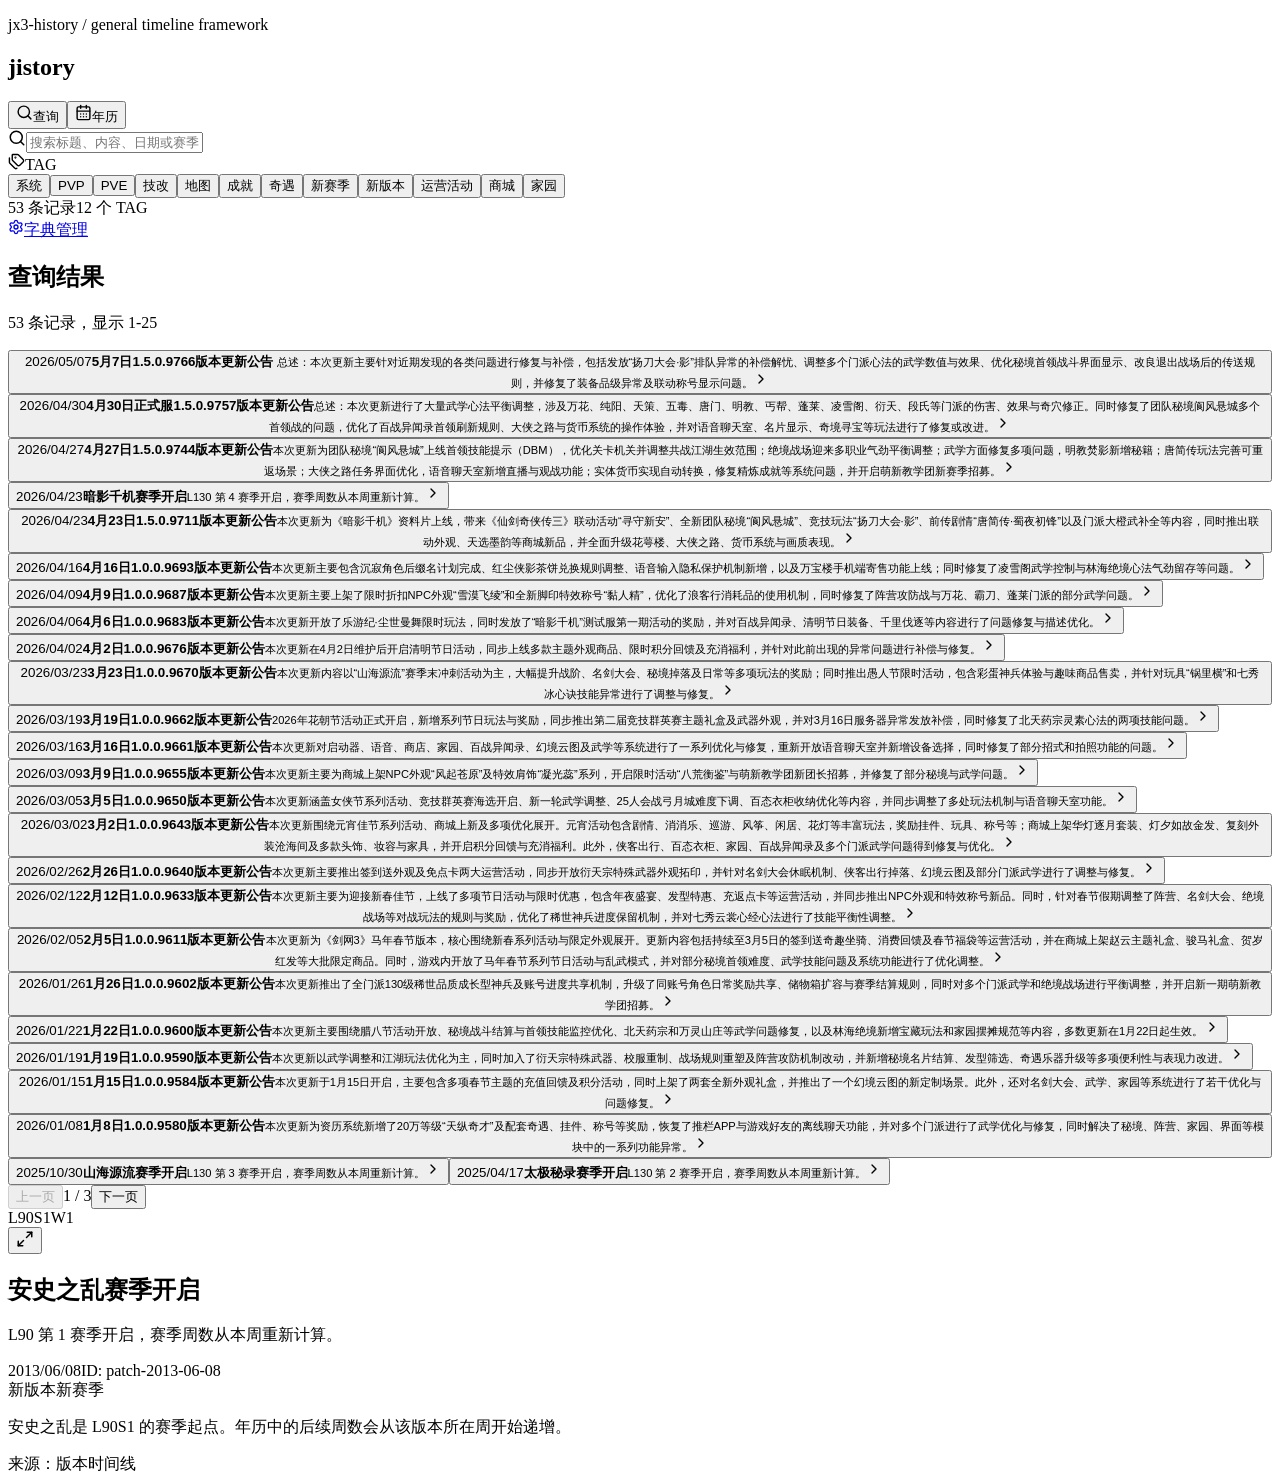
==== commit ec09e238: "Fix asset paths" ====
--- a/index.html
+++ b/index.html
@@ -1 +1 @@
-<!DOCTYPE html><html lang="zh-CN"> <head><meta charset="utf-8"><meta name="viewport" content="width=device-width, initial-scale=1"><meta name="description" content="jistory 是一个通用历史记录框架，以剑网3更新编年史作为示例数据。"><title>jistory</title><link rel="stylesheet" href="/_astro/global.Mgbu8Kcx.css"></head> <body> <style>astro-island,astro-slot,astro-static-slot{display:contents}</style><script>(()=>{var e=async t=>{await(await t())()};(self.Astro||(self.Astro={})).load=e;window.dispatchEvent(new Event("astro:load"));})();</script><script>(()=>{var g=Object.defineProperty;var w=(c,s,d)=>s in c?g(c,s,{enumerable:!0,configurable:!0,writable:!0,value:d}):c[s]=d;var l=(c,s,d)=>w(c,typeof s!="symbol"?s+"":s,d);var E=new Set(["__proto__","constructor","prototype"]);{let c={0:t=>y(t),1:t=>d(t),2:t=>new RegExp(t),3:t=>new Date(t),4:t=>new Map(d(t)),5:t=>new Set(d(t)),6:t=>BigInt(t),7:t=>new URL(t),8:t=>new Uint8Array(t),9:t=>new Uint16Array(t),10:t=>new Uint32Array(t),11:t=>Number.POSITIVE_INFINITY*t},s=t=>{let[p,e]=t;return p in c?c[p](e):void 0},d=t=>t.map(s),y=t=>typeof t!="object"||t===null?t:Object.fromEntries(Object.entries(t).map(([p,e])=>[p,s(e)]));class f extends HTMLElement{constructor(){super(...arguments);l(this,"Component");l(this,"hydrator");l(this,"hydrate",async()=>{var b;if(!this.hydrator||!this.isConnected)return;let e=(b=this.parentElement)==null?void 0:b.closest("astro-island[ssr]");if(e){e.addEventListener("astro:hydrate",this.hydrate,{once:!0});return}let n=this.querySelectorAll("astro-slot"),r={},i=this.querySelectorAll("template[data-astro-template]");for(let o of i){let a=o.closest(this.tagName);a!=null&&a.isSameNode(this)&&(r[o.getAttribute("data-astro-template")||"default"]=o.innerHTML,o.remove())}for(let o of n){let a=o.closest(this.tagName);a!=null&&a.isSameNode(this)&&(r[o.getAttribute("name")||"default"]=o.innerHTML)}let u;try{u=this.hasAttribute("props")?y(JSON.parse(this.getAttribute("props"))):{}}catch(o){let a=this.getAttribute("component-url")||"<unknown>",v=this.getAttribute("component-export");throw v&&(a+=` (export ${v})`),console.error(`[hydrate] Error parsing props for component ${a}`,this.getAttribute("props"),o),o}let h;await this.hydrator(this)(this.Component,u,r,{client:this.getAttribute("client")}),this.removeAttribute("ssr"),this.dispatchEvent(new CustomEvent("astro:hydrate"))});l(this,"unmount",()=>{this.isConnected||this.dispatchEvent(new CustomEvent("astro:unmount"))})}disconnectedCallback(){document.removeEventListener("astro:after-swap",this.unmount),document.addEventListener("astro:after-swap",this.unmount,{once:!0})}connectedCallback(){if(!this.hasAttribute("await-children")||document.readyState==="interactive"||document.readyState==="complete")this.childrenConnectedCallback();else{let e=()=>{document.removeEventListener("DOMContentLoaded",e),n.disconnect(),this.childrenConnectedCallback()},n=new MutationObserver(()=>{var r;((r=this.lastChild)==null?void 0:r.nodeType)===Node.COMMENT_NODE&&this.lastChild.nodeValue==="astro:end"&&(this.lastChild.remove(),e())});n.observe(this,{childList:!0}),document.addEventListener("DOMContentLoaded",e)}}async childrenConnectedCallback(){let e=this.getAttribute("before-hydration-url");e&&await import(e),this.start()}getRetryImportUrl(e){let n=new URL(e,document.baseURI),r=`astro-retry=${Date.now()}`,i=n.hash.replace(/^#/,"");return n.hash=i?`${i}&${r}`:r,n.toString()}async importWithRetry(e){try{return await import(e)}catch(n){return await new Promise(r=>setTimeout(r,1e3)),import(this.getRetryImportUrl(e))}}handleHydrationError(e){let n=this.getAttribute("component-url"),r=new CustomEvent("astro:hydration-error",{cancelable:!0,bubbles:!0,composed:!0,detail:{error:e,componentUrl:n}});this.dispatchEvent(r)&&console.error(`[astro-island] Error hydrating ${n}`,e)}async start(){let e=JSON.parse(this.getAttribute("opts")),n=this.getAttribute("client");if(Astro[n]===void 0){window.addEventListener(`astro:${n}`,()=>this.start(),{once:!0});return}try{await Astro[n](async()=>{let r=this.getAttribute("renderer-url");try{let[i,{default:u}]=await Promise.all([this.importWithRetry(this.getAttribute("component-url")),r?this.importWithRetry(r):Promise.resolve({default:()=>()=>{}})]),h=this.getAttribute("component-export")||"default";if(h.includes(".")){this.Component=i;for(let m of h.split(".")){if(E.has(m)||!this.Component||typeof this.Component!="object"&&typeof this.Component!="function"||!Object.hasOwn(this.Component,m))throw new Error(`Invalid component export path: ${h}`);this.Component=this.Component[m]}}else{if(E.has(h))throw new Error(`Invalid component export path: ${h}`);this.Component=i[h]}return this.hydrator=u,this.hydrate}catch(i){return this.handleHydrationError(i),()=>{}}},e,this)}catch(r){this.handleHydrationError(r)}}attributeChangedCallback(){this.hydrate()}}l(f,"observedAttributes",["props"]),customElements.get("astro-island")||customElements.define("astro-island",f)}})();</script><astro-island uid="Q76hF" prefix="r1" component-url="/_astro/JistoryApp.p1kPPvUO.js" component-export="default" renderer-url="/_astro/client.DTojXMD-.js" props="{}" ssr client="load" opts="{&quot;name&quot;:&quot;JistoryApp&quot;,&quot;value&quot;:true}" await-children><main class="app-shell"><section class="masthead"><div><p class="eyebrow">jx3-history / general timeline framework</p><h1>jistory</h1></div><div class="mode-switch" aria-label="视图切换"><button class="active" type="button"><svg xmlns="http://www.w3.org/2000/svg" width="17" height="17" viewBox="0 0 24 24" fill="none" stroke="currentColor" stroke-width="2" stroke-linecap="round" stroke-linejoin="round" class="lucide lucide-search" aria-hidden="true"><path d="m21 21-4.34-4.34"></path><circle cx="11" cy="11" r="8"></circle></svg>查询</button><button class="" type="button"><svg xmlns="http://www.w3.org/2000/svg" width="17" height="17" viewBox="0 0 24 24" fill="none" stroke="currentColor" stroke-width="2" stroke-linecap="round" stroke-linejoin="round" class="lucide lucide-calendar-days" aria-hidden="true"><path d="M8 2v4"></path><path d="M16 2v4"></path><rect width="18" height="18" x="3" y="4" rx="2"></rect><path d="M3 10h18"></path><path d="M8 14h.01"></path><path d="M12 14h.01"></path><path d="M16 14h.01"></path><path d="M8 18h.01"></path><path d="M12 18h.01"></path><path d="M16 18h.01"></path></svg>年历</button></div></section><section class="workspace"><aside class="control-panel"><label class="search-box"><svg xmlns="http://www.w3.org/2000/svg" width="18" height="18" viewBox="0 0 24 24" fill="none" stroke="currentColor" stroke-width="2" stroke-linecap="round" stroke-linejoin="round" class="lucide lucide-search" aria-hidden="true"><path d="m21 21-4.34-4.34"></path><circle cx="11" cy="11" r="8"></circle></svg><input placeholder="搜索标题、内容、日期或赛季码" value=""/></label><div class="filter-block"><div class="block-title"><svg xmlns="http://www.w3.org/2000/svg" width="17" height="17" viewBox="0 0 24 24" fill="none" stroke="currentColor" stroke-width="2" stroke-linecap="round" stroke-linejoin="round" class="lucide lucide-tags" aria-hidden="true"><path d="M13.172 2a2 2 0 0 1 1.414.586l6.71 6.71a2.4 2.4 0 0 1 0 3.408l-4.592 4.592a2.4 2.4 0 0 1-3.408 0l-6.71-6.71A2 2 0 0 1 6 9.172V3a1 1 0 0 1 1-1z"></path><path d="M2 7v6.172a2 2 0 0 0 .586 1.414l6.71 6.71a2.4 2.4 0 0 0 3.191.193"></path><circle cx="10.5" cy="6.5" r=".5" fill="currentColor"></circle></svg>TAG</div><div class="tag-grid"><button class="tag-chip" style="--tag-color:#2563eb" type="button" title="框架、界面、账号、便利性等系统向更新">系统</button><button class="tag-chip" style="--tag-color:#dc2626" type="button" title="阵营、战场、名剑大会等玩家对抗内容">PVP</button><button class="tag-chip" style="--tag-color:#16a34a" type="button" title="秘境、团队副本、首领机制等内容">PVE</button><button class="tag-chip" style="--tag-color:#7c3aed" type="button" title="门派、技能、数值与战斗循环调整">技改</button><button class="tag-chip" style="--tag-color:#0891b2" type="button" title="地图、场景、探索区域与世界内容">地图</button><button class="tag-chip" style="--tag-color:#ca8a04" type="button" title="成就、收集、称号与阶段性目标">成就</button><button class="tag-chip" style="--tag-color:#c026d3" type="button" title="奇遇、隐藏任务与特殊触发内容">奇遇</button><button class="tag-chip" style="--tag-color:#0f766e" type="button" title="资料片、赛季切换与阶段开启等时间锚点">新赛季</button><button class="tag-chip" style="--tag-color:#ea580c" type="button" title="版本名更新、资料片节点与版本阶段入口">新版本</button><button class="tag-chip" style="--tag-color:#f59e0b" type="button" title="限时积分、充消回馈等运营向活动">运营活动</button><button class="tag-chip" style="--tag-color:#ec4899" type="button" title="商城上架商品、礼盒、外观等">商城</button><button class="tag-chip" style="--tag-color:#10b981" type="button" title="家园系统相关优化与更新">家园</button></div></div><div class="stats"><span>53<!-- --> 条记录</span><span>12<!-- --> 个 TAG</span></div><a class="manage-link" href="/manage"><svg xmlns="http://www.w3.org/2000/svg" width="16" height="16" viewBox="0 0 24 24" fill="none" stroke="currentColor" stroke-width="2" stroke-linecap="round" stroke-linejoin="round" class="lucide lucide-settings" aria-hidden="true"><path d="M9.671 4.136a2.34 2.34 0 0 1 4.659 0 2.34 2.34 0 0 0 3.319 1.915 2.34 2.34 0 0 1 2.33 4.033 2.34 2.34 0 0 0 0 3.831 2.34 2.34 0 0 1-2.33 4.033 2.34 2.34 0 0 0-3.319 1.915 2.34 2.34 0 0 1-4.659 0 2.34 2.34 0 0 0-3.32-1.915 2.34 2.34 0 0 1-2.33-4.033 2.34 2.34 0 0 0 0-3.831A2.34 2.34 0 0 1 6.35 6.051a2.34 2.34 0 0 0 3.319-1.915"></path><circle cx="12" cy="12" r="3"></circle></svg>字典管理</a></aside><section class="content-panel"><div class="event-list"><div class="section-heading"><h2>查询结果</h2><p>53<!-- --> 条记录，显示 <!-- -->1<!-- -->-<!-- -->25</p></div><button class="event-row" type="button"><span class="event-date">2026/05/07</span><span class="event-main"><strong>5月7日1.5.0.9766版本更新公告</strong><small>  总述：本次更新主要针对近期发现的各类问题进行修复与补偿，包括发放“扬刀大会·影”排队异常的补偿解忧、调整多个门派心法的武学数值与效果、优化秘境首领战斗界面显示、改良退出战场后的传送规则，并修复了装备品级异常及联动称号显示问题。</small></span><svg xmlns="http://www.w3.org/2000/svg" width="16" height="16" viewBox="0 0 24 24" fill="none" stroke="currentColor" stroke-width="2" stroke-linecap="round" stroke-linejoin="round" class="lucide lucide-chevron-right" aria-hidden="true"><path d="m9 18 6-6-6-6"></path></svg></button><button class="event-row" type="button"><span class="event-date">2026/04/30</span><span class="event-main"><strong>4月30日正式服1.5.0.9757版本更新公告</strong><small>总述：本次更新进行了大量武学心法平衡调整，涉及万花、纯阳、天策、五毒、唐门、明教、丐帮、蓬莱、凌雪阁、衍天、段氏等门派的伤害、效果与奇穴修正。同时修复了团队秘境阆风悬城多个首领战的问题，优化了百战异闻录首领刷新规则、大侠之路与货币系统的操作体验，并对语音聊天室、名片显示、奇境寻宝等玩法进行了修复或改进。</small></span><svg xmlns="http://www.w3.org/2000/svg" width="16" height="16" viewBox="0 0 24 24" fill="none" stroke="currentColor" stroke-width="2" stroke-linecap="round" stroke-linejoin="round" class="lucide lucide-chevron-right" aria-hidden="true"><path d="m9 18 6-6-6-6"></path></svg></button><button class="event-row" type="button"><span class="event-date">2026/04/27</span><span class="event-main"><strong>4月27日1.5.0.9744版本更新公告</strong><small>本次更新为团队秘境“阆风悬城”上线首领技能提示（DBM），优化关卡机关并调整共战江湖生效范围；绝境战场迎来多职业气劲平衡调整；武学方面修复多项问题，明教焚影新增秘籍；唐简传玩法完善可重返场景；大侠之路任务界面优化，语音聊天室新增直播与观战功能；实体货币实现自动转换，修复精炼成就等系统问题，并开启萌新教学团新赛季招募。</small></span><svg xmlns="http://www.w3.org/2000/svg" width="16" height="16" viewBox="0 0 24 24" fill="none" stroke="currentColor" stroke-width="2" stroke-linecap="round" stroke-linejoin="round" class="lucide lucide-chevron-right" aria-hidden="true"><path d="m9 18 6-6-6-6"></path></svg></button><button class="event-row" type="button"><span class="event-date">2026/04/23</span><span class="event-main"><strong>暗影千机赛季开启</strong><small>L130 第 4 赛季开启，赛季周数从本周重新计算。</small></span><svg xmlns="http://www.w3.org/2000/svg" width="16" height="16" viewBox="0 0 24 24" fill="none" stroke="currentColor" stroke-width="2" stroke-linecap="round" stroke-linejoin="round" class="lucide lucide-chevron-right" aria-hidden="true"><path d="m9 18 6-6-6-6"></path></svg></button><button class="event-row" type="button"><span class="event-date">2026/04/23</span><span class="event-main"><strong>4月23日1.5.0.9711版本更新公告</strong><small>本次更新为《暗影千机》资料片上线，带来《仙剑奇侠传三》联动活动“寻守新安”、全新团队秘境“阆风悬城”、竞技玩法“扬刀大会·影”、前传剧情“唐简传·蜀夜初锋”以及门派大橙武补全等内容，同时推出联动外观、天选墨韵等商城新品，并全面升级花萼楼、大侠之路、货币系统与画质表现。</small></span><svg xmlns="http://www.w3.org/2000/svg" width="16" height="16" viewBox="0 0 24 24" fill="none" stroke="currentColor" stroke-width="2" stroke-linecap="round" stroke-linejoin="round" class="lucide lucide-chevron-right" aria-hidden="true"><path d="m9 18 6-6-6-6"></path></svg></button><button class="event-row" type="button"><span class="event-date">2026/04/16</span><span class="event-main"><strong>4月16日1.0.0.9693版本更新公告</strong><small>本次更新主要包含沉寂角色后缀名计划完成、红尘侠影茶饼兑换规则调整、语音输入隐私保护机制新增，以及万宝楼手机端寄售功能上线；同时修复了凌雪阁武学控制与林海绝境心法气劲留存等问题。</small></span><svg xmlns="http://www.w3.org/2000/svg" width="16" height="16" viewBox="0 0 24 24" fill="none" stroke="currentColor" stroke-width="2" stroke-linecap="round" stroke-linejoin="round" class="lucide lucide-chevron-right" aria-hidden="true"><path d="m9 18 6-6-6-6"></path></svg></button><button class="event-row" type="button"><span class="event-date">2026/04/09</span><span class="event-main"><strong>4月9日1.0.0.9687版本更新公告</strong><small>本次更新主要上架了限时折扣NPC外观“雪漠飞绫”和全新脚印特效称号“黏人精”，优化了浪客行消耗品的使用机制，同时修复了阵营攻防战与万花、霸刀、蓬莱门派的部分武学问题。</small></span><svg xmlns="http://www.w3.org/2000/svg" width="16" height="16" viewBox="0 0 24 24" fill="none" stroke="currentColor" stroke-width="2" stroke-linecap="round" stroke-linejoin="round" class="lucide lucide-chevron-right" aria-hidden="true"><path d="m9 18 6-6-6-6"></path></svg></button><button class="event-row" type="button"><span class="event-date">2026/04/06</span><span class="event-main"><strong>4月6日1.0.0.9683版本更新公告</strong><small>本次更新开放了乐游纪·尘世曼舞限时玩法，同时发放了“暗影千机”测试服第一期活动的奖励，并对百战异闻录、清明节日装备、千里伐逐等内容进行了问题修复与描述优化。</small></span><svg xmlns="http://www.w3.org/2000/svg" width="16" height="16" viewBox="0 0 24 24" fill="none" stroke="currentColor" stroke-width="2" stroke-linecap="round" stroke-linejoin="round" class="lucide lucide-chevron-right" aria-hidden="true"><path d="m9 18 6-6-6-6"></path></svg></button><button class="event-row" type="button"><span class="event-date">2026/04/02</span><span class="event-main"><strong>4月2日1.0.0.9676版本更新公告</strong><small>本次更新在4月2日维护后开启清明节日活动，同步上线多款主题外观商品、限时积分回馈及充消福利，并针对此前出现的异常问题进行补偿与修复。</small></span><svg xmlns="http://www.w3.org/2000/svg" width="16" height="16" viewBox="0 0 24 24" fill="none" stroke="currentColor" stroke-width="2" stroke-linecap="round" stroke-linejoin="round" class="lucide lucide-chevron-right" aria-hidden="true"><path d="m9 18 6-6-6-6"></path></svg></button><button class="event-row" type="button"><span class="event-date">2026/03/23</span><span class="event-main"><strong>3月23日1.0.0.9670版本更新公告</strong><small>本次更新内容以“山海源流”赛季末冲刺活动为主，大幅提升战阶、名剑大会、秘境掉落及日常等多项玩法的奖励；同时推出愚人节限时活动，包含彩蛋神兵体验与趣味商品售卖，并针对玩具“锅里横”和七秀冰心诀技能异常进行了调整与修复。</small></span><svg xmlns="http://www.w3.org/2000/svg" width="16" height="16" viewBox="0 0 24 24" fill="none" stroke="currentColor" stroke-width="2" stroke-linecap="round" stroke-linejoin="round" class="lucide lucide-chevron-right" aria-hidden="true"><path d="m9 18 6-6-6-6"></path></svg></button><button class="event-row" type="button"><span class="event-date">2026/03/19</span><span class="event-main"><strong>3月19日1.0.0.9662版本更新公告</strong><small>2026年花朝节活动正式开启，新增系列节日玩法与奖励，同步推出第二届竞技群英赛主题礼盒及武器外观，并对3月16日服务器异常发放补偿，同时修复了北天药宗灵素心法的两项技能问题。</small></span><svg xmlns="http://www.w3.org/2000/svg" width="16" height="16" viewBox="0 0 24 24" fill="none" stroke="currentColor" stroke-width="2" stroke-linecap="round" stroke-linejoin="round" class="lucide lucide-chevron-right" aria-hidden="true"><path d="m9 18 6-6-6-6"></path></svg></button><button class="event-row" type="button"><span class="event-date">2026/03/16</span><span class="event-main"><strong>3月16日1.0.0.9661版本更新公告</strong><small>本次更新对启动器、语音、商店、家园、百战异闻录、幻境云图及武学等系统进行了一系列优化与修复，重新开放语音聊天室并新增设备选择，同时修复了部分招式和拍照功能的问题。</small></span><svg xmlns="http://www.w3.org/2000/svg" width="16" height="16" viewBox="0 0 24 24" fill="none" stroke="currentColor" stroke-width="2" stroke-linecap="round" stroke-linejoin="round" class="lucide lucide-chevron-right" aria-hidden="true"><path d="m9 18 6-6-6-6"></path></svg></button><button class="event-row" type="button"><span class="event-date">2026/03/09</span><span class="event-main"><strong>3月9日1.0.0.9655版本更新公告</strong><small>本次更新主要为商城上架NPC外观“风起苍原”及特效肩饰“凝光蕊”系列，开启限时活动“八荒衡鉴”与萌新教学团新团长招募，并修复了部分秘境与武学问题。</small></span><svg xmlns="http://www.w3.org/2000/svg" width="16" height="16" viewBox="0 0 24 24" fill="none" stroke="currentColor" stroke-width="2" stroke-linecap="round" stroke-linejoin="round" class="lucide lucide-chevron-right" aria-hidden="true"><path d="m9 18 6-6-6-6"></path></svg></button><button class="event-row" type="button"><span class="event-date">2026/03/05</span><span class="event-main"><strong>3月5日1.0.0.9650版本更新公告</strong><small>本次更新涵盖女侠节系列活动、竞技群英赛海选开启、新一轮武学调整、25人会战弓月城难度下调、百态衣柜收纳优化等内容，并同步调整了多处玩法机制与语音聊天室功能。</small></span><svg xmlns="http://www.w3.org/2000/svg" width="16" height="16" viewBox="0 0 24 24" fill="none" stroke="currentColor" stroke-width="2" stroke-linecap="round" stroke-linejoin="round" class="lucide lucide-chevron-right" aria-hidden="true"><path d="m9 18 6-6-6-6"></path></svg></button><button class="event-row" type="button"><span class="event-date">2026/03/02</span><span class="event-main"><strong>3月2日1.0.0.9643版本更新公告</strong><small>本次更新围绕元宵佳节系列活动、商城上新及多项优化展开。元宵活动包含剧情、消消乐、巡游、风筝、闲居、花灯等丰富玩法，奖励挂件、玩具、称号等；商城上架华灯逐月套装、灯夕如故金发、复刻外装沧海间及多款头饰、妆容与家具，并开启积分回馈与充消福利。此外，侠客出行、百态衣柜、家园、百战异闻录及多个门派武学问题得到修复与优化。</small></span><svg xmlns="http://www.w3.org/2000/svg" width="16" height="16" viewBox="0 0 24 24" fill="none" stroke="currentColor" stroke-width="2" stroke-linecap="round" stroke-linejoin="round" class="lucide lucide-chevron-right" aria-hidden="true"><path d="m9 18 6-6-6-6"></path></svg></button><button class="event-row" type="button"><span class="event-date">2026/02/26</span><span class="event-main"><strong>2月26日1.0.0.9640版本更新公告</strong><small>本次更新主要推出签到送外观及免点卡两大运营活动，同步开放衍天宗特殊武器外观拓印，并针对名剑大会休眠机制、侠客出行掉落、幻境云图及部分门派武学进行了调整与修复。</small></span><svg xmlns="http://www.w3.org/2000/svg" width="16" height="16" viewBox="0 0 24 24" fill="none" stroke="currentColor" stroke-width="2" stroke-linecap="round" stroke-linejoin="round" class="lucide lucide-chevron-right" aria-hidden="true"><path d="m9 18 6-6-6-6"></path></svg></button><button class="event-row" type="button"><span class="event-date">2026/02/12</span><span class="event-main"><strong>2月12日1.0.0.9633版本更新公告</strong><small>本次更新主要为迎接新春佳节，上线了多项节日活动与限时优惠，包含年夜盛宴、发型特惠、充返点卡等运营活动，并同步推出NPC外观和特效称号新品。同时，针对春节假期调整了阵营、名剑大会、绝境战场等对战玩法的规则与奖励，优化了稀世神兵进度保留机制，并对七秀云裳心经心法进行了技能平衡性调整。</small></span><svg xmlns="http://www.w3.org/2000/svg" width="16" height="16" viewBox="0 0 24 24" fill="none" stroke="currentColor" stroke-width="2" stroke-linecap="round" stroke-linejoin="round" class="lucide lucide-chevron-right" aria-hidden="true"><path d="m9 18 6-6-6-6"></path></svg></button><button class="event-row" type="button"><span class="event-date">2026/02/05</span><span class="event-main"><strong>2月5日1.0.0.9611版本更新公告</strong><small>本次更新为《剑网3》马年春节版本，核心围绕新春系列活动与限定外观展开。更新内容包括持续至3月5日的签到送奇趣坐骑、消费回馈及春节福袋等运营活动，并在商城上架赵云主题礼盒、骏马礼盒、贺岁红发等大批限定商品。同时，游戏内开放了马年春节系列节日活动与乱武模式，并对部分秘境首领难度、武学技能问题及系统功能进行了优化调整。</small></span><svg xmlns="http://www.w3.org/2000/svg" width="16" height="16" viewBox="0 0 24 24" fill="none" stroke="currentColor" stroke-width="2" stroke-linecap="round" stroke-linejoin="round" class="lucide lucide-chevron-right" aria-hidden="true"><path d="m9 18 6-6-6-6"></path></svg></button><button class="event-row" type="button"><span class="event-date">2026/01/26</span><span class="event-main"><strong>1月26日1.0.0.9602版本更新公告</strong><small>本次更新推出了全门派130级稀世品质成长型神兵及账号进度共享机制，升级了同账号角色日常奖励共享、储物箱扩容与赛季结算规则，同时对多个门派武学和绝境战场进行平衡调整，并开启新一期萌新教学团招募。</small></span><svg xmlns="http://www.w3.org/2000/svg" width="16" height="16" viewBox="0 0 24 24" fill="none" stroke="currentColor" stroke-width="2" stroke-linecap="round" stroke-linejoin="round" class="lucide lucide-chevron-right" aria-hidden="true"><path d="m9 18 6-6-6-6"></path></svg></button><button class="event-row" type="button"><span class="event-date">2026/01/22</span><span class="event-main"><strong>1月22日1.0.0.9600版本更新公告</strong><small>本次更新主要围绕腊八节活动开放、秘境战斗结算与首领技能监控优化、北天药宗和万灵山庄等武学问题修复，以及林海绝境新增宝藏玩法和家园摆摊规范等内容，多数更新在1月22日起生效。</small></span><svg xmlns="http://www.w3.org/2000/svg" width="16" height="16" viewBox="0 0 24 24" fill="none" stroke="currentColor" stroke-width="2" stroke-linecap="round" stroke-linejoin="round" class="lucide lucide-chevron-right" aria-hidden="true"><path d="m9 18 6-6-6-6"></path></svg></button><button class="event-row" type="button"><span class="event-date">2026/01/19</span><span class="event-main"><strong>1月19日1.0.0.9590版本更新公告</strong><small>本次更新以武学调整和江湖玩法优化为主，同时加入了衍天宗特殊武器、校服重制、战场规则重塑及阵营攻防机制改动，并新增秘境名片结算、发型筛选、奇遇乐器升级等多项便利性与表现力改进。</small></span><svg xmlns="http://www.w3.org/2000/svg" width="16" height="16" viewBox="0 0 24 24" fill="none" stroke="currentColor" stroke-width="2" stroke-linecap="round" stroke-linejoin="round" class="lucide lucide-chevron-right" aria-hidden="true"><path d="m9 18 6-6-6-6"></path></svg></button><button class="event-row" type="button"><span class="event-date">2026/01/15</span><span class="event-main"><strong>1月15日1.0.0.9584版本更新公告</strong><small>本次更新于1月15日开启，主要包含多项春节主题的充值回馈及积分活动，同时上架了两套全新外观礼盒，并推出了一个幻境云图的新定制场景。此外，还对名剑大会、武学、家园等系统进行了若干优化与问题修复。</small></span><svg xmlns="http://www.w3.org/2000/svg" width="16" height="16" viewBox="0 0 24 24" fill="none" stroke="currentColor" stroke-width="2" stroke-linecap="round" stroke-linejoin="round" class="lucide lucide-chevron-right" aria-hidden="true"><path d="m9 18 6-6-6-6"></path></svg></button><button class="event-row" type="button"><span class="event-date">2026/01/08</span><span class="event-main"><strong>1月8日1.0.0.9580版本更新公告</strong><small>本次更新为资历系统新增了20万等级“天纵奇才”及配套奇遇、挂件、称号等奖励，恢复了推栏APP与游戏好友的离线聊天功能，并对多个门派进行了武学优化与修复，同时解决了秘境、阵营、家园、界面等模块中的一系列功能异常。</small></span><svg xmlns="http://www.w3.org/2000/svg" width="16" height="16" viewBox="0 0 24 24" fill="none" stroke="currentColor" stroke-width="2" stroke-linecap="round" stroke-linejoin="round" class="lucide lucide-chevron-right" aria-hidden="true"><path d="m9 18 6-6-6-6"></path></svg></button><button class="event-row" type="button"><span class="event-date">2025/10/30</span><span class="event-main"><strong>山海源流赛季开启</strong><small>L130 第 3 赛季开启，赛季周数从本周重新计算。</small></span><svg xmlns="http://www.w3.org/2000/svg" width="16" height="16" viewBox="0 0 24 24" fill="none" stroke="currentColor" stroke-width="2" stroke-linecap="round" stroke-linejoin="round" class="lucide lucide-chevron-right" aria-hidden="true"><path d="m9 18 6-6-6-6"></path></svg></button><button class="event-row" type="button"><span class="event-date">2025/04/17</span><span class="event-main"><strong>太极秘录赛季开启</strong><small>L130 第 2 赛季开启，赛季周数从本周重新计算。</small></span><svg xmlns="http://www.w3.org/2000/svg" width="16" height="16" viewBox="0 0 24 24" fill="none" stroke="currentColor" stroke-width="2" stroke-linecap="round" stroke-linejoin="round" class="lucide lucide-chevron-right" aria-hidden="true"><path d="m9 18 6-6-6-6"></path></svg></button><div class="pagination" aria-label="查询结果分页"><button type="button" disabled="">上一页</button><span>1<!-- --> / <!-- -->3</span><button type="button">下一页</button></div></div></section><aside class="detail-panel"><div class="detail-topbar"><div class="detail-kicker">L90S1W1</div><button class="detail-close" type="button" aria-label="展开详情" title="展开详情"><svg xmlns="http://www.w3.org/2000/svg" width="18" height="18" viewBox="0 0 24 24" fill="none" stroke="currentColor" stroke-width="2" stroke-linecap="round" stroke-linejoin="round" class="lucide lucide-maximize2 lucide-maximize-2" aria-hidden="true"><path d="M15 3h6v6"></path><path d="m21 3-7 7"></path><path d="m3 21 7-7"></path><path d="M9 21H3v-6"></path></svg></button></div><h2>安史之乱赛季开启</h2><p class="detail-summary">L90 第 1 赛季开启，赛季周数从本周重新计算。</p><div class="detail-meta"><span>2013/06/08</span><span>ID: <!-- -->patch-2013-06-08</span></div><div class="detail-tags"><span style="--tag-color:#ea580c">新版本</span><span style="--tag-color:#0f766e">新赛季</span></div><p class="detail-content">安史之乱是 L90S1 的赛季起点。年历中的后续周数会从该版本所在周开始递增。</p><div class="source"><span>来源：<!-- -->版本时间线</span></div></aside></section></main><!--astro:end--></astro-island> </body></html>+<!DOCTYPE html><html lang="zh-CN"> <head><meta charset="utf-8"><meta name="viewport" content="width=device-width, initial-scale=1"><meta name="description" content="jistory 是一个通用历史记录框架，以剑网3更新编年史作为示例数据。"><title>jistory</title><link rel="stylesheet" href="/jistory-site/_astro/global.Mgbu8Kcx.css"></head> <body> <style>astro-island,astro-slot,astro-static-slot{display:contents}</style><script>(()=>{var e=async t=>{await(await t())()};(self.Astro||(self.Astro={})).load=e;window.dispatchEvent(new Event("astro:load"));})();</script><script>(()=>{var g=Object.defineProperty;var w=(c,s,d)=>s in c?g(c,s,{enumerable:!0,configurable:!0,writable:!0,value:d}):c[s]=d;var l=(c,s,d)=>w(c,typeof s!="symbol"?s+"":s,d);var E=new Set(["__proto__","constructor","prototype"]);{let c={0:t=>y(t),1:t=>d(t),2:t=>new RegExp(t),3:t=>new Date(t),4:t=>new Map(d(t)),5:t=>new Set(d(t)),6:t=>BigInt(t),7:t=>new URL(t),8:t=>new Uint8Array(t),9:t=>new Uint16Array(t),10:t=>new Uint32Array(t),11:t=>Number.POSITIVE_INFINITY*t},s=t=>{let[p,e]=t;return p in c?c[p](e):void 0},d=t=>t.map(s),y=t=>typeof t!="object"||t===null?t:Object.fromEntries(Object.entries(t).map(([p,e])=>[p,s(e)]));class f extends HTMLElement{constructor(){super(...arguments);l(this,"Component");l(this,"hydrator");l(this,"hydrate",async()=>{var b;if(!this.hydrator||!this.isConnected)return;let e=(b=this.parentElement)==null?void 0:b.closest("astro-island[ssr]");if(e){e.addEventListener("astro:hydrate",this.hydrate,{once:!0});return}let n=this.querySelectorAll("astro-slot"),r={},i=this.querySelectorAll("template[data-astro-template]");for(let o of i){let a=o.closest(this.tagName);a!=null&&a.isSameNode(this)&&(r[o.getAttribute("data-astro-template")||"default"]=o.innerHTML,o.remove())}for(let o of n){let a=o.closest(this.tagName);a!=null&&a.isSameNode(this)&&(r[o.getAttribute("name")||"default"]=o.innerHTML)}let u;try{u=this.hasAttribute("props")?y(JSON.parse(this.getAttribute("props"))):{}}catch(o){let a=this.getAttribute("component-url")||"<unknown>",v=this.getAttribute("component-export");throw v&&(a+=` (export ${v})`),console.error(`[hydrate] Error parsing props for component ${a}`,this.getAttribute("props"),o),o}let h;await this.hydrator(this)(this.Component,u,r,{client:this.getAttribute("client")}),this.removeAttribute("ssr"),this.dispatchEvent(new CustomEvent("astro:hydrate"))});l(this,"unmount",()=>{this.isConnected||this.dispatchEvent(new CustomEvent("astro:unmount"))})}disconnectedCallback(){document.removeEventListener("astro:after-swap",this.unmount),document.addEventListener("astro:after-swap",this.unmount,{once:!0})}connectedCallback(){if(!this.hasAttribute("await-children")||document.readyState==="interactive"||document.readyState==="complete")this.childrenConnectedCallback();else{let e=()=>{document.removeEventListener("DOMContentLoaded",e),n.disconnect(),this.childrenConnectedCallback()},n=new MutationObserver(()=>{var r;((r=this.lastChild)==null?void 0:r.nodeType)===Node.COMMENT_NODE&&this.lastChild.nodeValue==="astro:end"&&(this.lastChild.remove(),e())});n.observe(this,{childList:!0}),document.addEventListener("DOMContentLoaded",e)}}async childrenConnectedCallback(){let e=this.getAttribute("before-hydration-url");e&&await import(e),this.start()}getRetryImportUrl(e){let n=new URL(e,document.baseURI),r=`astro-retry=${Date.now()}`,i=n.hash.replace(/^#/,"");return n.hash=i?`${i}&${r}`:r,n.toString()}async importWithRetry(e){try{return await import(e)}catch(n){return await new Promise(r=>setTimeout(r,1e3)),import(this.getRetryImportUrl(e))}}handleHydrationError(e){let n=this.getAttribute("component-url"),r=new CustomEvent("astro:hydration-error",{cancelable:!0,bubbles:!0,composed:!0,detail:{error:e,componentUrl:n}});this.dispatchEvent(r)&&console.error(`[astro-island] Error hydrating ${n}`,e)}async start(){let e=JSON.parse(this.getAttribute("opts")),n=this.getAttribute("client");if(Astro[n]===void 0){window.addEventListener(`astro:${n}`,()=>this.start(),{once:!0});return}try{await Astro[n](async()=>{let r=this.getAttribute("renderer-url");try{let[i,{default:u}]=await Promise.all([this.importWithRetry(this.getAttribute("component-url")),r?this.importWithRetry(r):Promise.resolve({default:()=>()=>{}})]),h=this.getAttribute("component-export")||"default";if(h.includes(".")){this.Component=i;for(let m of h.split(".")){if(E.has(m)||!this.Component||typeof this.Component!="object"&&typeof this.Component!="function"||!Object.hasOwn(this.Component,m))throw new Error(`Invalid component export path: ${h}`);this.Component=this.Component[m]}}else{if(E.has(h))throw new Error(`Invalid component export path: ${h}`);this.Component=i[h]}return this.hydrator=u,this.hydrate}catch(i){return this.handleHydrationError(i),()=>{}}},e,this)}catch(r){this.handleHydrationError(r)}}attributeChangedCallback(){this.hydrate()}}l(f,"observedAttributes",["props"]),customElements.get("astro-island")||customElements.define("astro-island",f)}})();</script><astro-island uid="Q76hF" prefix="r1" component-url="/jistory-site/_astro/JistoryApp.p1kPPvUO.js" component-export="default" renderer-url="/jistory-site/_astro/client.DTojXMD-.js" props="{}" ssr client="load" opts="{&quot;name&quot;:&quot;JistoryApp&quot;,&quot;value&quot;:true}" await-children><main class="app-shell"><section class="masthead"><div><p class="eyebrow">jx3-history / general timeline framework</p><h1>jistory</h1></div><div class="mode-switch" aria-label="视图切换"><button class="active" type="button"><svg xmlns="http://www.w3.org/2000/svg" width="17" height="17" viewBox="0 0 24 24" fill="none" stroke="currentColor" stroke-width="2" stroke-linecap="round" stroke-linejoin="round" class="lucide lucide-search" aria-hidden="true"><path d="m21 21-4.34-4.34"></path><circle cx="11" cy="11" r="8"></circle></svg>查询</button><button class="" type="button"><svg xmlns="http://www.w3.org/2000/svg" width="17" height="17" viewBox="0 0 24 24" fill="none" stroke="currentColor" stroke-width="2" stroke-linecap="round" stroke-linejoin="round" class="lucide lucide-calendar-days" aria-hidden="true"><path d="M8 2v4"></path><path d="M16 2v4"></path><rect width="18" height="18" x="3" y="4" rx="2"></rect><path d="M3 10h18"></path><path d="M8 14h.01"></path><path d="M12 14h.01"></path><path d="M16 14h.01"></path><path d="M8 18h.01"></path><path d="M12 18h.01"></path><path d="M16 18h.01"></path></svg>年历</button></div></section><section class="workspace"><aside class="control-panel"><label class="search-box"><svg xmlns="http://www.w3.org/2000/svg" width="18" height="18" viewBox="0 0 24 24" fill="none" stroke="currentColor" stroke-width="2" stroke-linecap="round" stroke-linejoin="round" class="lucide lucide-search" aria-hidden="true"><path d="m21 21-4.34-4.34"></path><circle cx="11" cy="11" r="8"></circle></svg><input placeholder="搜索标题、内容、日期或赛季码" value=""/></label><div class="filter-block"><div class="block-title"><svg xmlns="http://www.w3.org/2000/svg" width="17" height="17" viewBox="0 0 24 24" fill="none" stroke="currentColor" stroke-width="2" stroke-linecap="round" stroke-linejoin="round" class="lucide lucide-tags" aria-hidden="true"><path d="M13.172 2a2 2 0 0 1 1.414.586l6.71 6.71a2.4 2.4 0 0 1 0 3.408l-4.592 4.592a2.4 2.4 0 0 1-3.408 0l-6.71-6.71A2 2 0 0 1 6 9.172V3a1 1 0 0 1 1-1z"></path><path d="M2 7v6.172a2 2 0 0 0 .586 1.414l6.71 6.71a2.4 2.4 0 0 0 3.191.193"></path><circle cx="10.5" cy="6.5" r=".5" fill="currentColor"></circle></svg>TAG</div><div class="tag-grid"><button class="tag-chip" style="--tag-color:#2563eb" type="button" title="框架、界面、账号、便利性等系统向更新">系统</button><button class="tag-chip" style="--tag-color:#dc2626" type="button" title="阵营、战场、名剑大会等玩家对抗内容">PVP</button><button class="tag-chip" style="--tag-color:#16a34a" type="button" title="秘境、团队副本、首领机制等内容">PVE</button><button class="tag-chip" style="--tag-color:#7c3aed" type="button" title="门派、技能、数值与战斗循环调整">技改</button><button class="tag-chip" style="--tag-color:#0891b2" type="button" title="地图、场景、探索区域与世界内容">地图</button><button class="tag-chip" style="--tag-color:#ca8a04" type="button" title="成就、收集、称号与阶段性目标">成就</button><button class="tag-chip" style="--tag-color:#c026d3" type="button" title="奇遇、隐藏任务与特殊触发内容">奇遇</button><button class="tag-chip" style="--tag-color:#0f766e" type="button" title="资料片、赛季切换与阶段开启等时间锚点">新赛季</button><button class="tag-chip" style="--tag-color:#ea580c" type="button" title="版本名更新、资料片节点与版本阶段入口">新版本</button><button class="tag-chip" style="--tag-color:#f59e0b" type="button" title="限时积分、充消回馈等运营向活动">运营活动</button><button class="tag-chip" style="--tag-color:#ec4899" type="button" title="商城上架商品、礼盒、外观等">商城</button><button class="tag-chip" style="--tag-color:#10b981" type="button" title="家园系统相关优化与更新">家园</button></div></div><div class="stats"><span>53<!-- --> 条记录</span><span>12<!-- --> 个 TAG</span></div><a class="manage-link" href="/manage"><svg xmlns="http://www.w3.org/2000/svg" width="16" height="16" viewBox="0 0 24 24" fill="none" stroke="currentColor" stroke-width="2" stroke-linecap="round" stroke-linejoin="round" class="lucide lucide-settings" aria-hidden="true"><path d="M9.671 4.136a2.34 2.34 0 0 1 4.659 0 2.34 2.34 0 0 0 3.319 1.915 2.34 2.34 0 0 1 2.33 4.033 2.34 2.34 0 0 0 0 3.831 2.34 2.34 0 0 1-2.33 4.033 2.34 2.34 0 0 0-3.319 1.915 2.34 2.34 0 0 1-4.659 0 2.34 2.34 0 0 0-3.32-1.915 2.34 2.34 0 0 1-2.33-4.033 2.34 2.34 0 0 0 0-3.831A2.34 2.34 0 0 1 6.35 6.051a2.34 2.34 0 0 0 3.319-1.915"></path><circle cx="12" cy="12" r="3"></circle></svg>字典管理</a></aside><section class="content-panel"><div class="event-list"><div class="section-heading"><h2>查询结果</h2><p>53<!-- --> 条记录，显示 <!-- -->1<!-- -->-<!-- -->25</p></div><button class="event-row" type="button"><span class="event-date">2026/05/07</span><span class="event-main"><strong>5月7日1.5.0.9766版本更新公告</strong><small>  总述：本次更新主要针对近期发现的各类问题进行修复与补偿，包括发放“扬刀大会·影”排队异常的补偿解忧、调整多个门派心法的武学数值与效果、优化秘境首领战斗界面显示、改良退出战场后的传送规则，并修复了装备品级异常及联动称号显示问题。</small></span><svg xmlns="http://www.w3.org/2000/svg" width="16" height="16" viewBox="0 0 24 24" fill="none" stroke="currentColor" stroke-width="2" stroke-linecap="round" stroke-linejoin="round" class="lucide lucide-chevron-right" aria-hidden="true"><path d="m9 18 6-6-6-6"></path></svg></button><button class="event-row" type="button"><span class="event-date">2026/04/30</span><span class="event-main"><strong>4月30日正式服1.5.0.9757版本更新公告</strong><small>总述：本次更新进行了大量武学心法平衡调整，涉及万花、纯阳、天策、五毒、唐门、明教、丐帮、蓬莱、凌雪阁、衍天、段氏等门派的伤害、效果与奇穴修正。同时修复了团队秘境阆风悬城多个首领战的问题，优化了百战异闻录首领刷新规则、大侠之路与货币系统的操作体验，并对语音聊天室、名片显示、奇境寻宝等玩法进行了修复或改进。</small></span><svg xmlns="http://www.w3.org/2000/svg" width="16" height="16" viewBox="0 0 24 24" fill="none" stroke="currentColor" stroke-width="2" stroke-linecap="round" stroke-linejoin="round" class="lucide lucide-chevron-right" aria-hidden="true"><path d="m9 18 6-6-6-6"></path></svg></button><button class="event-row" type="button"><span class="event-date">2026/04/27</span><span class="event-main"><strong>4月27日1.5.0.9744版本更新公告</strong><small>本次更新为团队秘境“阆风悬城”上线首领技能提示（DBM），优化关卡机关并调整共战江湖生效范围；绝境战场迎来多职业气劲平衡调整；武学方面修复多项问题，明教焚影新增秘籍；唐简传玩法完善可重返场景；大侠之路任务界面优化，语音聊天室新增直播与观战功能；实体货币实现自动转换，修复精炼成就等系统问题，并开启萌新教学团新赛季招募。</small></span><svg xmlns="http://www.w3.org/2000/svg" width="16" height="16" viewBox="0 0 24 24" fill="none" stroke="currentColor" stroke-width="2" stroke-linecap="round" stroke-linejoin="round" class="lucide lucide-chevron-right" aria-hidden="true"><path d="m9 18 6-6-6-6"></path></svg></button><button class="event-row" type="button"><span class="event-date">2026/04/23</span><span class="event-main"><strong>暗影千机赛季开启</strong><small>L130 第 4 赛季开启，赛季周数从本周重新计算。</small></span><svg xmlns="http://www.w3.org/2000/svg" width="16" height="16" viewBox="0 0 24 24" fill="none" stroke="currentColor" stroke-width="2" stroke-linecap="round" stroke-linejoin="round" class="lucide lucide-chevron-right" aria-hidden="true"><path d="m9 18 6-6-6-6"></path></svg></button><button class="event-row" type="button"><span class="event-date">2026/04/23</span><span class="event-main"><strong>4月23日1.5.0.9711版本更新公告</strong><small>本次更新为《暗影千机》资料片上线，带来《仙剑奇侠传三》联动活动“寻守新安”、全新团队秘境“阆风悬城”、竞技玩法“扬刀大会·影”、前传剧情“唐简传·蜀夜初锋”以及门派大橙武补全等内容，同时推出联动外观、天选墨韵等商城新品，并全面升级花萼楼、大侠之路、货币系统与画质表现。</small></span><svg xmlns="http://www.w3.org/2000/svg" width="16" height="16" viewBox="0 0 24 24" fill="none" stroke="currentColor" stroke-width="2" stroke-linecap="round" stroke-linejoin="round" class="lucide lucide-chevron-right" aria-hidden="true"><path d="m9 18 6-6-6-6"></path></svg></button><button class="event-row" type="button"><span class="event-date">2026/04/16</span><span class="event-main"><strong>4月16日1.0.0.9693版本更新公告</strong><small>本次更新主要包含沉寂角色后缀名计划完成、红尘侠影茶饼兑换规则调整、语音输入隐私保护机制新增，以及万宝楼手机端寄售功能上线；同时修复了凌雪阁武学控制与林海绝境心法气劲留存等问题。</small></span><svg xmlns="http://www.w3.org/2000/svg" width="16" height="16" viewBox="0 0 24 24" fill="none" stroke="currentColor" stroke-width="2" stroke-linecap="round" stroke-linejoin="round" class="lucide lucide-chevron-right" aria-hidden="true"><path d="m9 18 6-6-6-6"></path></svg></button><button class="event-row" type="button"><span class="event-date">2026/04/09</span><span class="event-main"><strong>4月9日1.0.0.9687版本更新公告</strong><small>本次更新主要上架了限时折扣NPC外观“雪漠飞绫”和全新脚印特效称号“黏人精”，优化了浪客行消耗品的使用机制，同时修复了阵营攻防战与万花、霸刀、蓬莱门派的部分武学问题。</small></span><svg xmlns="http://www.w3.org/2000/svg" width="16" height="16" viewBox="0 0 24 24" fill="none" stroke="currentColor" stroke-width="2" stroke-linecap="round" stroke-linejoin="round" class="lucide lucide-chevron-right" aria-hidden="true"><path d="m9 18 6-6-6-6"></path></svg></button><button class="event-row" type="button"><span class="event-date">2026/04/06</span><span class="event-main"><strong>4月6日1.0.0.9683版本更新公告</strong><small>本次更新开放了乐游纪·尘世曼舞限时玩法，同时发放了“暗影千机”测试服第一期活动的奖励，并对百战异闻录、清明节日装备、千里伐逐等内容进行了问题修复与描述优化。</small></span><svg xmlns="http://www.w3.org/2000/svg" width="16" height="16" viewBox="0 0 24 24" fill="none" stroke="currentColor" stroke-width="2" stroke-linecap="round" stroke-linejoin="round" class="lucide lucide-chevron-right" aria-hidden="true"><path d="m9 18 6-6-6-6"></path></svg></button><button class="event-row" type="button"><span class="event-date">2026/04/02</span><span class="event-main"><strong>4月2日1.0.0.9676版本更新公告</strong><small>本次更新在4月2日维护后开启清明节日活动，同步上线多款主题外观商品、限时积分回馈及充消福利，并针对此前出现的异常问题进行补偿与修复。</small></span><svg xmlns="http://www.w3.org/2000/svg" width="16" height="16" viewBox="0 0 24 24" fill="none" stroke="currentColor" stroke-width="2" stroke-linecap="round" stroke-linejoin="round" class="lucide lucide-chevron-right" aria-hidden="true"><path d="m9 18 6-6-6-6"></path></svg></button><button class="event-row" type="button"><span class="event-date">2026/03/23</span><span class="event-main"><strong>3月23日1.0.0.9670版本更新公告</strong><small>本次更新内容以“山海源流”赛季末冲刺活动为主，大幅提升战阶、名剑大会、秘境掉落及日常等多项玩法的奖励；同时推出愚人节限时活动，包含彩蛋神兵体验与趣味商品售卖，并针对玩具“锅里横”和七秀冰心诀技能异常进行了调整与修复。</small></span><svg xmlns="http://www.w3.org/2000/svg" width="16" height="16" viewBox="0 0 24 24" fill="none" stroke="currentColor" stroke-width="2" stroke-linecap="round" stroke-linejoin="round" class="lucide lucide-chevron-right" aria-hidden="true"><path d="m9 18 6-6-6-6"></path></svg></button><button class="event-row" type="button"><span class="event-date">2026/03/19</span><span class="event-main"><strong>3月19日1.0.0.9662版本更新公告</strong><small>2026年花朝节活动正式开启，新增系列节日玩法与奖励，同步推出第二届竞技群英赛主题礼盒及武器外观，并对3月16日服务器异常发放补偿，同时修复了北天药宗灵素心法的两项技能问题。</small></span><svg xmlns="http://www.w3.org/2000/svg" width="16" height="16" viewBox="0 0 24 24" fill="none" stroke="currentColor" stroke-width="2" stroke-linecap="round" stroke-linejoin="round" class="lucide lucide-chevron-right" aria-hidden="true"><path d="m9 18 6-6-6-6"></path></svg></button><button class="event-row" type="button"><span class="event-date">2026/03/16</span><span class="event-main"><strong>3月16日1.0.0.9661版本更新公告</strong><small>本次更新对启动器、语音、商店、家园、百战异闻录、幻境云图及武学等系统进行了一系列优化与修复，重新开放语音聊天室并新增设备选择，同时修复了部分招式和拍照功能的问题。</small></span><svg xmlns="http://www.w3.org/2000/svg" width="16" height="16" viewBox="0 0 24 24" fill="none" stroke="currentColor" stroke-width="2" stroke-linecap="round" stroke-linejoin="round" class="lucide lucide-chevron-right" aria-hidden="true"><path d="m9 18 6-6-6-6"></path></svg></button><button class="event-row" type="button"><span class="event-date">2026/03/09</span><span class="event-main"><strong>3月9日1.0.0.9655版本更新公告</strong><small>本次更新主要为商城上架NPC外观“风起苍原”及特效肩饰“凝光蕊”系列，开启限时活动“八荒衡鉴”与萌新教学团新团长招募，并修复了部分秘境与武学问题。</small></span><svg xmlns="http://www.w3.org/2000/svg" width="16" height="16" viewBox="0 0 24 24" fill="none" stroke="currentColor" stroke-width="2" stroke-linecap="round" stroke-linejoin="round" class="lucide lucide-chevron-right" aria-hidden="true"><path d="m9 18 6-6-6-6"></path></svg></button><button class="event-row" type="button"><span class="event-date">2026/03/05</span><span class="event-main"><strong>3月5日1.0.0.9650版本更新公告</strong><small>本次更新涵盖女侠节系列活动、竞技群英赛海选开启、新一轮武学调整、25人会战弓月城难度下调、百态衣柜收纳优化等内容，并同步调整了多处玩法机制与语音聊天室功能。</small></span><svg xmlns="http://www.w3.org/2000/svg" width="16" height="16" viewBox="0 0 24 24" fill="none" stroke="currentColor" stroke-width="2" stroke-linecap="round" stroke-linejoin="round" class="lucide lucide-chevron-right" aria-hidden="true"><path d="m9 18 6-6-6-6"></path></svg></button><button class="event-row" type="button"><span class="event-date">2026/03/02</span><span class="event-main"><strong>3月2日1.0.0.9643版本更新公告</strong><small>本次更新围绕元宵佳节系列活动、商城上新及多项优化展开。元宵活动包含剧情、消消乐、巡游、风筝、闲居、花灯等丰富玩法，奖励挂件、玩具、称号等；商城上架华灯逐月套装、灯夕如故金发、复刻外装沧海间及多款头饰、妆容与家具，并开启积分回馈与充消福利。此外，侠客出行、百态衣柜、家园、百战异闻录及多个门派武学问题得到修复与优化。</small></span><svg xmlns="http://www.w3.org/2000/svg" width="16" height="16" viewBox="0 0 24 24" fill="none" stroke="currentColor" stroke-width="2" stroke-linecap="round" stroke-linejoin="round" class="lucide lucide-chevron-right" aria-hidden="true"><path d="m9 18 6-6-6-6"></path></svg></button><button class="event-row" type="button"><span class="event-date">2026/02/26</span><span class="event-main"><strong>2月26日1.0.0.9640版本更新公告</strong><small>本次更新主要推出签到送外观及免点卡两大运营活动，同步开放衍天宗特殊武器外观拓印，并针对名剑大会休眠机制、侠客出行掉落、幻境云图及部分门派武学进行了调整与修复。</small></span><svg xmlns="http://www.w3.org/2000/svg" width="16" height="16" viewBox="0 0 24 24" fill="none" stroke="currentColor" stroke-width="2" stroke-linecap="round" stroke-linejoin="round" class="lucide lucide-chevron-right" aria-hidden="true"><path d="m9 18 6-6-6-6"></path></svg></button><button class="event-row" type="button"><span class="event-date">2026/02/12</span><span class="event-main"><strong>2月12日1.0.0.9633版本更新公告</strong><small>本次更新主要为迎接新春佳节，上线了多项节日活动与限时优惠，包含年夜盛宴、发型特惠、充返点卡等运营活动，并同步推出NPC外观和特效称号新品。同时，针对春节假期调整了阵营、名剑大会、绝境战场等对战玩法的规则与奖励，优化了稀世神兵进度保留机制，并对七秀云裳心经心法进行了技能平衡性调整。</small></span><svg xmlns="http://www.w3.org/2000/svg" width="16" height="16" viewBox="0 0 24 24" fill="none" stroke="currentColor" stroke-width="2" stroke-linecap="round" stroke-linejoin="round" class="lucide lucide-chevron-right" aria-hidden="true"><path d="m9 18 6-6-6-6"></path></svg></button><button class="event-row" type="button"><span class="event-date">2026/02/05</span><span class="event-main"><strong>2月5日1.0.0.9611版本更新公告</strong><small>本次更新为《剑网3》马年春节版本，核心围绕新春系列活动与限定外观展开。更新内容包括持续至3月5日的签到送奇趣坐骑、消费回馈及春节福袋等运营活动，并在商城上架赵云主题礼盒、骏马礼盒、贺岁红发等大批限定商品。同时，游戏内开放了马年春节系列节日活动与乱武模式，并对部分秘境首领难度、武学技能问题及系统功能进行了优化调整。</small></span><svg xmlns="http://www.w3.org/2000/svg" width="16" height="16" viewBox="0 0 24 24" fill="none" stroke="currentColor" stroke-width="2" stroke-linecap="round" stroke-linejoin="round" class="lucide lucide-chevron-right" aria-hidden="true"><path d="m9 18 6-6-6-6"></path></svg></button><button class="event-row" type="button"><span class="event-date">2026/01/26</span><span class="event-main"><strong>1月26日1.0.0.9602版本更新公告</strong><small>本次更新推出了全门派130级稀世品质成长型神兵及账号进度共享机制，升级了同账号角色日常奖励共享、储物箱扩容与赛季结算规则，同时对多个门派武学和绝境战场进行平衡调整，并开启新一期萌新教学团招募。</small></span><svg xmlns="http://www.w3.org/2000/svg" width="16" height="16" viewBox="0 0 24 24" fill="none" stroke="currentColor" stroke-width="2" stroke-linecap="round" stroke-linejoin="round" class="lucide lucide-chevron-right" aria-hidden="true"><path d="m9 18 6-6-6-6"></path></svg></button><button class="event-row" type="button"><span class="event-date">2026/01/22</span><span class="event-main"><strong>1月22日1.0.0.9600版本更新公告</strong><small>本次更新主要围绕腊八节活动开放、秘境战斗结算与首领技能监控优化、北天药宗和万灵山庄等武学问题修复，以及林海绝境新增宝藏玩法和家园摆摊规范等内容，多数更新在1月22日起生效。</small></span><svg xmlns="http://www.w3.org/2000/svg" width="16" height="16" viewBox="0 0 24 24" fill="none" stroke="currentColor" stroke-width="2" stroke-linecap="round" stroke-linejoin="round" class="lucide lucide-chevron-right" aria-hidden="true"><path d="m9 18 6-6-6-6"></path></svg></button><button class="event-row" type="button"><span class="event-date">2026/01/19</span><span class="event-main"><strong>1月19日1.0.0.9590版本更新公告</strong><small>本次更新以武学调整和江湖玩法优化为主，同时加入了衍天宗特殊武器、校服重制、战场规则重塑及阵营攻防机制改动，并新增秘境名片结算、发型筛选、奇遇乐器升级等多项便利性与表现力改进。</small></span><svg xmlns="http://www.w3.org/2000/svg" width="16" height="16" viewBox="0 0 24 24" fill="none" stroke="currentColor" stroke-width="2" stroke-linecap="round" stroke-linejoin="round" class="lucide lucide-chevron-right" aria-hidden="true"><path d="m9 18 6-6-6-6"></path></svg></button><button class="event-row" type="button"><span class="event-date">2026/01/15</span><span class="event-main"><strong>1月15日1.0.0.9584版本更新公告</strong><small>本次更新于1月15日开启，主要包含多项春节主题的充值回馈及积分活动，同时上架了两套全新外观礼盒，并推出了一个幻境云图的新定制场景。此外，还对名剑大会、武学、家园等系统进行了若干优化与问题修复。</small></span><svg xmlns="http://www.w3.org/2000/svg" width="16" height="16" viewBox="0 0 24 24" fill="none" stroke="currentColor" stroke-width="2" stroke-linecap="round" stroke-linejoin="round" class="lucide lucide-chevron-right" aria-hidden="true"><path d="m9 18 6-6-6-6"></path></svg></button><button class="event-row" type="button"><span class="event-date">2026/01/08</span><span class="event-main"><strong>1月8日1.0.0.9580版本更新公告</strong><small>本次更新为资历系统新增了20万等级“天纵奇才”及配套奇遇、挂件、称号等奖励，恢复了推栏APP与游戏好友的离线聊天功能，并对多个门派进行了武学优化与修复，同时解决了秘境、阵营、家园、界面等模块中的一系列功能异常。</small></span><svg xmlns="http://www.w3.org/2000/svg" width="16" height="16" viewBox="0 0 24 24" fill="none" stroke="currentColor" stroke-width="2" stroke-linecap="round" stroke-linejoin="round" class="lucide lucide-chevron-right" aria-hidden="true"><path d="m9 18 6-6-6-6"></path></svg></button><button class="event-row" type="button"><span class="event-date">2025/10/30</span><span class="event-main"><strong>山海源流赛季开启</strong><small>L130 第 3 赛季开启，赛季周数从本周重新计算。</small></span><svg xmlns="http://www.w3.org/2000/svg" width="16" height="16" viewBox="0 0 24 24" fill="none" stroke="currentColor" stroke-width="2" stroke-linecap="round" stroke-linejoin="round" class="lucide lucide-chevron-right" aria-hidden="true"><path d="m9 18 6-6-6-6"></path></svg></button><button class="event-row" type="button"><span class="event-date">2025/04/17</span><span class="event-main"><strong>太极秘录赛季开启</strong><small>L130 第 2 赛季开启，赛季周数从本周重新计算。</small></span><svg xmlns="http://www.w3.org/2000/svg" width="16" height="16" viewBox="0 0 24 24" fill="none" stroke="currentColor" stroke-width="2" stroke-linecap="round" stroke-linejoin="round" class="lucide lucide-chevron-right" aria-hidden="true"><path d="m9 18 6-6-6-6"></path></svg></button><div class="pagination" aria-label="查询结果分页"><button type="button" disabled="">上一页</button><span>1<!-- --> / <!-- -->3</span><button type="button">下一页</button></div></div></section><aside class="detail-panel"><div class="detail-topbar"><div class="detail-kicker">L90S1W1</div><button class="detail-close" type="button" aria-label="展开详情" title="展开详情"><svg xmlns="http://www.w3.org/2000/svg" width="18" height="18" viewBox="0 0 24 24" fill="none" stroke="currentColor" stroke-width="2" stroke-linecap="round" stroke-linejoin="round" class="lucide lucide-maximize2 lucide-maximize-2" aria-hidden="true"><path d="M15 3h6v6"></path><path d="m21 3-7 7"></path><path d="m3 21 7-7"></path><path d="M9 21H3v-6"></path></svg></button></div><h2>安史之乱赛季开启</h2><p class="detail-summary">L90 第 1 赛季开启，赛季周数从本周重新计算。</p><div class="detail-meta"><span>2013/06/08</span><span>ID: <!-- -->patch-2013-06-08</span></div><div class="detail-tags"><span style="--tag-color:#ea580c">新版本</span><span style="--tag-color:#0f766e">新赛季</span></div><p class="detail-content">安史之乱是 L90S1 的赛季起点。年历中的后续周数会从该版本所在周开始递增。</p><div class="source"><span>来源：<!-- -->版本时间线</span></div></aside></section></main><!--astro:end--></astro-island> </body></html>
